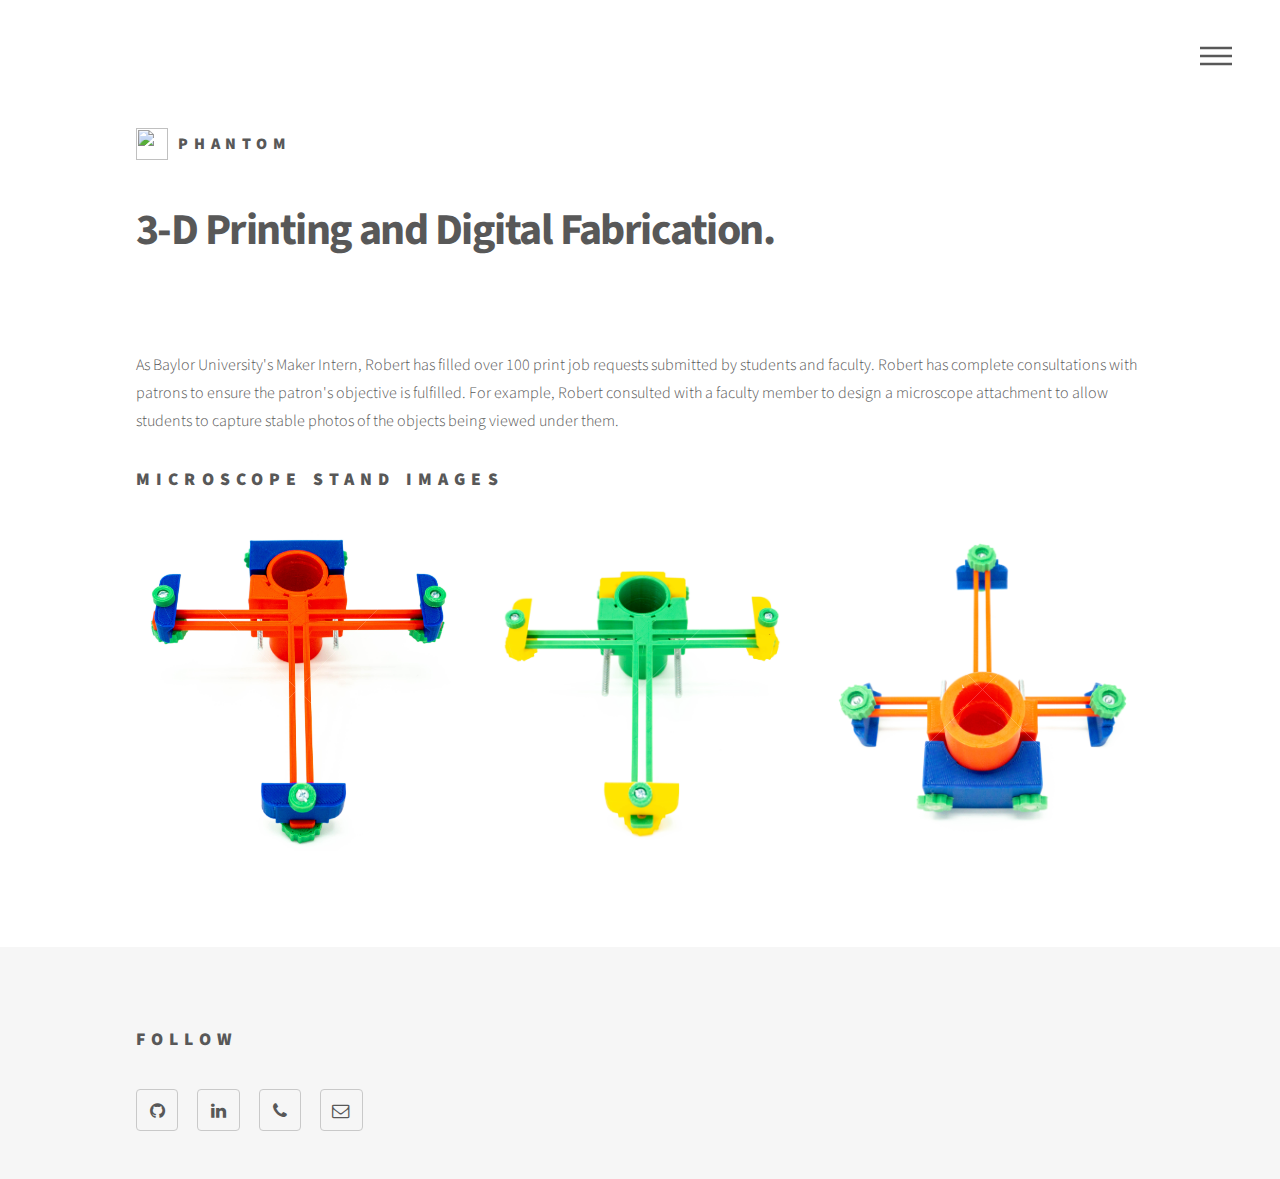
==== 3dprinting.html @ 9484e722 "Making basic pages" ====
<!DOCTYPE HTML>
<!--
	Phantom by HTML5 UP
	html5up.net | @ajlkn
	Free for personal and commercial use under the CCA 3.0 license (html5up.net/license)
-->
<html>
	<head>
		<title>3-D Printing</title>
		<meta charset="utf-8" />
		<meta name="viewport" content="width=device-width, initial-scale=1, user-scalable=no" />
		<link rel="stylesheet" href="assets/css/main.css" />
		<noscript><link rel="stylesheet" href="assets/css/noscript.css" /></noscript>
	</head>
	<body class="is-preload">
		<!-- Wrapper -->
			<div id="wrapper">

				<!-- Header -->
					<header id="header">
						<div class="inner">

							<!-- Logo -->
								<a href="index.html" class="logo">
									<span class="symbol"><img src="images/logo.svg" alt="" /></span><span class="title">Phantom</span>
								</a>

							<!-- Nav -->
								<nav>
									<ul>
										<li><a href="#menu">Menu</a></li>
									</ul>
								</nav>

						</div>
					</header>

				<!-- Menu -->
					<nav id="menu">
						<h2>Menu</h2>
						<ul>
						  <li><a href="index.html">Home</a></li>
						  <li><a href="3dprinting.html">3-D Printing</a></li>
						</ul>
					</nav>

				<!-- Main -->
					<div id="main">
						<div class="inner">
							<h1>3-D Printing and Digital Fabrication.</h1>
							<span class="image main"><img src="images/pic13.jpg" alt="" /></span>
							<p>As Baylor University's Maker Intern, Robert has filled over 100 print job requests submitted by students and faculty.
								Robert has complete consultations with patrons to ensure the patron's objective is fulfilled. For example, Robert consulted
								with a faculty member to design a microscope attachment to allow students to capture stable photos of the objects being viewed
								under them. </p>
								
								
						</div>

						<!-- Images of microscope stand -->
						<div class="inner">
							<h2>Microscope Stand Images</h2>
							<div class="tiles">
								<article>
									<span class="image">
										<img src="images/pic01.jpg" width="300" alt="" />
									</span>
								</article>
								<article>
									<span class="image">
										<img src="images/pic04.jpg" width="300" alt="" />
									</span>
								</article>
								<article>
									<span class="image">
										<img src="images/pic07.jpg" width="300" alt="" />
									</span>
								</article>
							</div>
						</div>
						
					</div>

				<!-- Footer -->
					<footer id="footer">
						<div class="inner">
							<section>
								<h2>Follow</h2>
								<ul class="icons">
									<li><a href="https://github.com/Acebadger1" class="icon style2 fa-github"><span class="label">GitHub</span></a></li>
									<li><a href="https://www.linkedin.com/in/robert-girdner-34188b12b/" class="icon style2 fa-linkedin"><span class="label">LinkedIn</span></a></li>
									<li><a href="#" class="icon style2 fa-phone"><span class="label">Phone</span></a></li>
									<li><a href="mailto:robert_girdner@baylor.edu" class="icon style2 fa-envelope-o"><span class="label">Email</span></a></li>
								</ul>
							</section>
						</div>
					</footer>

			</div>

		<!-- Scripts -->
			<script src="assets/js/jquery.min.js"></script>
			<script src="assets/js/browser.min.js"></script>
			<script src="assets/js/breakpoints.min.js"></script>
			<script src="assets/js/util.js"></script>
			<script src="assets/js/main.js"></script>

	</body>
</html>
---- assets/css/main.css ----
@import url(font-awesome.min.css);
@import url("https://fonts.googleapis.com/css?family=Source+Sans+Pro:300,700,900");

/*
	Phantom by HTML5 UP
	html5up.net | @ajlkn
	Free for personal and commercial use under the CCA 3.0 license (html5up.net/license)
*/

html, body, div, span, applet, object,
iframe, h1, h2, h3, h4, h5, h6, p, blockquote,
pre, a, abbr, acronym, address, big, cite,
code, del, dfn, em, img, ins, kbd, q, s, samp,
small, strike, strong, sub, sup, tt, var, b,
u, i, center, dl, dt, dd, ol, ul, li, fieldset,
form, label, legend, table, caption, tbody,
tfoot, thead, tr, th, td, article, aside,
canvas, details, embed, figure, figcaption,
footer, header, hgroup, menu, nav, output, ruby,
section, summary, time, mark, audio, video {
	margin: 0;
	padding: 0;
	border: 0;
	font-size: 100%;
	font: inherit;
	vertical-align: baseline;}

article, aside, details, figcaption, figure,
footer, header, hgroup, menu, nav, section {
	display: block;}

body {
	line-height: 1;
}

ol, ul {
	list-style: none;
}

blockquote, q {
	quotes: none;
}

	blockquote:before, blockquote:after, q:before, q:after {
		content: '';
		content: none;
	}

table {
	border-collapse: collapse;
	border-spacing: 0;
}

body {
	-webkit-text-size-adjust: none;
}

mark {
	background-color: transparent;
	color: inherit;
}

input::-moz-focus-inner {
	border: 0;
	padding: 0;
}

input, select, textarea {
	-moz-appearance: none;
	-webkit-appearance: none;
	-ms-appearance: none;
	appearance: none;
}

/* Basic */

	@-ms-viewport {
		width: device-width;
	}

	body {
		-ms-overflow-style: scrollbar;
	}

	@media screen and (max-width: 480px) {

		html, body {
			min-width: 320px;
		}

	}

	html {
		box-sizing: border-box;
	}

	*, *:before, *:after {
		box-sizing: inherit;
	}

	body {
		background: #ffffff;
	}

		body.is-preload *, body.is-preload *:before, body.is-preload *:after {
			-moz-animation: none !important;
			-webkit-animation: none !important;
			-ms-animation: none !important;
			animation: none !important;
			-moz-transition: none !important;
			-webkit-transition: none !important;
			-ms-transition: none !important;
			transition: none !important;
		}

/* Type */

	body, input, select, textarea {
		color: #585858;
		font-family: "Source Sans Pro", Helvetica, sans-serif;
		font-size: 16pt;
		font-weight: 300;
		line-height: 1.75;
	}

		@media screen and (max-width: 1680px) {

			body, input, select, textarea {
				font-size: 14pt;
			}

		}

		@media screen and (max-width: 1280px) {

			body, input, select, textarea {
				font-size: 12pt;
			}

		}

	a {
		-moz-transition: border-bottom-color 0.2s ease, color 0.2s ease;
		-webkit-transition: border-bottom-color 0.2s ease, color 0.2s ease;
		-ms-transition: border-bottom-color 0.2s ease, color 0.2s ease;
		transition: border-bottom-color 0.2s ease, color 0.2s ease;
		text-decoration: none;
		color: #585858;
		border-bottom: dotted 1px rgba(88, 88, 88, 0.5);
	}

		a:hover {
			border-bottom-color: transparent;
			color: #f2849e !important;
		}

	strong, b {
		font-weight: 900;
	}

	em, i {
		font-style: italic;
	}

	p {
		margin: 0 0 2em 0;
	}

	h1 {
		font-size: 2.75em;
		font-weight: 700;
		line-height: 1.3;
		margin: 0 0 1em 0;
		letter-spacing: -0.035em;
	}

		h1 a {
			color: inherit;
		}

		@media screen and (max-width: 736px) {

			h1 {
				font-size: 2em;
				margin: 0 0 1em 0;
			}

		}

		@media screen and (max-width: 360px) {

			h1 {
				font-size: 1.75em;
			}

		}

	h2, h3, h4, h5, h6 {
		font-weight: 900;
		line-height: 1.5;
		margin: 0 0 2em 0;
		text-transform: uppercase;
		letter-spacing: 0.35em;
	}

		h2 a, h3 a, h4 a, h5 a, h6 a {
			color: inherit;
		}

	h2 {
		font-size: 1.1em;
	}

	h3 {
		font-size: 1em;
	}

	h4 {
		font-size: 0.8em;
	}

	h5 {
		font-size: 0.8em;
	}

	h6 {
		font-size: 0.8em;
	}

	@media screen and (max-width: 980px) {

		h1 br, h2 br, h3 br, h4 br, h5 br, h6 br {
			display: none;
		}

	}

	@media screen and (max-width: 736px) {

		h2 {
			font-size: 1em;
		}

		h3 {
			font-size: 0.8em;
		}

	}

	sub {
		font-size: 0.8em;
		position: relative;
		top: 0.5em;
	}

	sup {
		font-size: 0.8em;
		position: relative;
		top: -0.5em;
	}

	blockquote {
		border-left: solid 4px #c9c9c9;
		font-style: italic;
		margin: 0 0 2em 0;
		padding: 0.5em 0 0.5em 2em;
	}

	code {
		background: rgba(144, 144, 144, 0.075);
		border-radius: 4px;
		border: solid 1px #c9c9c9;
		font-family: "Courier New", monospace;
		font-size: 0.9em;
		margin: 0 0.25em;
		padding: 0.25em 0.65em;
	}

	pre {
		-webkit-overflow-scrolling: touch;
		font-family: "Courier New", monospace;
		font-size: 0.9em;
		margin: 0 0 2em 0;
	}

		pre code {
			display: block;
			line-height: 1.75;
			padding: 1em 1.5em;
			overflow-x: auto;
		}

	hr {
		border: 0;
		border-bottom: solid 1px #c9c9c9;
		margin: 2em 0;
	}

		hr.major {
			margin: 3em 0;
		}

	.align-left {
		text-align: left;
	}

	.align-center {
		text-align: center;
	}

	.align-right {
		text-align: right;
	}

/* Row */

	.row {
		display: flex;
		flex-wrap: wrap;
		box-sizing: border-box;
		align-items: stretch;
	}

		.row > * {
			box-sizing: border-box;
		}

		.row.gtr-uniform > * > :last-child {
			margin-bottom: 0;
		}

		.row.aln-left {
			justify-content: flex-start;
		}

		.row.aln-center {
			justify-content: center;
		}

		.row.aln-right {
			justify-content: flex-end;
		}

		.row.aln-top {
			align-items: flex-start;
		}

		.row.aln-middle {
			align-items: center;
		}

		.row.aln-bottom {
			align-items: flex-end;
		}

		.row > .imp {
			order: -1;
		}

		.row > .col-1 {
			width: 8.3333333333%;
		}

		.row > .off-1 {
			margin-left: 8.3333333333%;
		}

		.row > .col-2 {
			width: 16.6666666667%;
		}

		.row > .off-2 {
			margin-left: 16.6666666667%;
		}

		.row > .col-3 {
			width: 25%;
		}

		.row > .off-3 {
			margin-left: 25%;
		}

		.row > .col-4 {
			width: 33.3333333333%;
		}

		.row > .off-4 {
			margin-left: 33.3333333333%;
		}

		.row > .col-5 {
			width: 41.6666666667%;
		}

		.row > .off-5 {
			margin-left: 41.6666666667%;
		}

		.row > .col-6 {
			width: 50%;
		}

		.row > .off-6 {
			margin-left: 50%;
		}

		.row > .col-7 {
			width: 58.3333333333%;
		}

		.row > .off-7 {
			margin-left: 58.3333333333%;
		}

		.row > .col-8 {
			width: 66.6666666667%;
		}

		.row > .off-8 {
			margin-left: 66.6666666667%;
		}

		.row > .col-9 {
			width: 75%;
		}

		.row > .off-9 {
			margin-left: 75%;
		}

		.row > .col-10 {
			width: 83.3333333333%;
		}

		.row > .off-10 {
			margin-left: 83.3333333333%;
		}

		.row > .col-11 {
			width: 91.6666666667%;
		}

		.row > .off-11 {
			margin-left: 91.6666666667%;
		}

		.row > .col-12 {
			width: 100%;
		}

		.row > .off-12 {
			margin-left: 100%;
		}

		.row.gtr-0 {
			margin-top: 0;
			margin-left: 0em;
		}

			.row.gtr-0 > * {
				padding: 0 0 0 0em;
			}

			.row.gtr-0.gtr-uniform {
				margin-top: 0em;
			}

				.row.gtr-0.gtr-uniform > * {
					padding-top: 0em;
				}

		.row.gtr-25 {
			margin-top: 0;
			margin-left: -0.5em;
		}

			.row.gtr-25 > * {
				padding: 0 0 0 0.5em;
			}

			.row.gtr-25.gtr-uniform {
				margin-top: -0.5em;
			}

				.row.gtr-25.gtr-uniform > * {
					padding-top: 0.5em;
				}

		.row.gtr-50 {
			margin-top: 0;
			margin-left: -1em;
		}

			.row.gtr-50 > * {
				padding: 0 0 0 1em;
			}

			.row.gtr-50.gtr-uniform {
				margin-top: -1em;
			}

				.row.gtr-50.gtr-uniform > * {
					padding-top: 1em;
				}

		.row {
			margin-top: 0;
			margin-left: -2em;
		}

			.row > * {
				padding: 0 0 0 2em;
			}

			.row.gtr-uniform {
				margin-top: -2em;
			}

				.row.gtr-uniform > * {
					padding-top: 2em;
				}

		.row.gtr-150 {
			margin-top: 0;
			margin-left: -3em;
		}

			.row.gtr-150 > * {
				padding: 0 0 0 3em;
			}

			.row.gtr-150.gtr-uniform {
				margin-top: -3em;
			}

				.row.gtr-150.gtr-uniform > * {
					padding-top: 3em;
				}

		.row.gtr-200 {
			margin-top: 0;
			margin-left: -4em;
		}

			.row.gtr-200 > * {
				padding: 0 0 0 4em;
			}

			.row.gtr-200.gtr-uniform {
				margin-top: -4em;
			}

				.row.gtr-200.gtr-uniform > * {
					padding-top: 4em;
				}

		@media screen and (max-width: 1680px) {

			.row {
				display: flex;
				flex-wrap: wrap;
				box-sizing: border-box;
				align-items: stretch;
			}

				.row > * {
					box-sizing: border-box;
				}

				.row.gtr-uniform > * > :last-child {
					margin-bottom: 0;
				}

				.row.aln-left {
					justify-content: flex-start;
				}

				.row.aln-center {
					justify-content: center;
				}

				.row.aln-right {
					justify-content: flex-end;
				}

				.row.aln-top {
					align-items: flex-start;
				}

				.row.aln-middle {
					align-items: center;
				}

				.row.aln-bottom {
					align-items: flex-end;
				}

				.row > .imp-xlarge {
					order: -1;
				}

				.row > .col-1-xlarge {
					width: 8.3333333333%;
				}

				.row > .off-1-xlarge {
					margin-left: 8.3333333333%;
				}

				.row > .col-2-xlarge {
					width: 16.6666666667%;
				}

				.row > .off-2-xlarge {
					margin-left: 16.6666666667%;
				}

				.row > .col-3-xlarge {
					width: 25%;
				}

				.row > .off-3-xlarge {
					margin-left: 25%;
				}

				.row > .col-4-xlarge {
					width: 33.3333333333%;
				}

				.row > .off-4-xlarge {
					margin-left: 33.3333333333%;
				}

				.row > .col-5-xlarge {
					width: 41.6666666667%;
				}

				.row > .off-5-xlarge {
					margin-left: 41.6666666667%;
				}

				.row > .col-6-xlarge {
					width: 50%;
				}

				.row > .off-6-xlarge {
					margin-left: 50%;
				}

				.row > .col-7-xlarge {
					width: 58.3333333333%;
				}

				.row > .off-7-xlarge {
					margin-left: 58.3333333333%;
				}

				.row > .col-8-xlarge {
					width: 66.6666666667%;
				}

				.row > .off-8-xlarge {
					margin-left: 66.6666666667%;
				}

				.row > .col-9-xlarge {
					width: 75%;
				}

				.row > .off-9-xlarge {
					margin-left: 75%;
				}

				.row > .col-10-xlarge {
					width: 83.3333333333%;
				}

				.row > .off-10-xlarge {
					margin-left: 83.3333333333%;
				}

				.row > .col-11-xlarge {
					width: 91.6666666667%;
				}

				.row > .off-11-xlarge {
					margin-left: 91.6666666667%;
				}

				.row > .col-12-xlarge {
					width: 100%;
				}

				.row > .off-12-xlarge {
					margin-left: 100%;
				}

				.row.gtr-0 {
					margin-top: 0;
					margin-left: 0em;
				}

					.row.gtr-0 > * {
						padding: 0 0 0 0em;
					}

					.row.gtr-0.gtr-uniform {
						margin-top: 0em;
					}

						.row.gtr-0.gtr-uniform > * {
							padding-top: 0em;
						}

				.row.gtr-25 {
					margin-top: 0;
					margin-left: -0.5em;
				}

					.row.gtr-25 > * {
						padding: 0 0 0 0.5em;
					}

					.row.gtr-25.gtr-uniform {
						margin-top: -0.5em;
					}

						.row.gtr-25.gtr-uniform > * {
							padding-top: 0.5em;
						}

				.row.gtr-50 {
					margin-top: 0;
					margin-left: -1em;
				}

					.row.gtr-50 > * {
						padding: 0 0 0 1em;
					}

					.row.gtr-50.gtr-uniform {
						margin-top: -1em;
					}

						.row.gtr-50.gtr-uniform > * {
							padding-top: 1em;
						}

				.row {
					margin-top: 0;
					margin-left: -2em;
				}

					.row > * {
						padding: 0 0 0 2em;
					}

					.row.gtr-uniform {
						margin-top: -2em;
					}

						.row.gtr-uniform > * {
							padding-top: 2em;
						}

				.row.gtr-150 {
					margin-top: 0;
					margin-left: -3em;
				}

					.row.gtr-150 > * {
						padding: 0 0 0 3em;
					}

					.row.gtr-150.gtr-uniform {
						margin-top: -3em;
					}

						.row.gtr-150.gtr-uniform > * {
							padding-top: 3em;
						}

				.row.gtr-200 {
					margin-top: 0;
					margin-left: -4em;
				}

					.row.gtr-200 > * {
						padding: 0 0 0 4em;
					}

					.row.gtr-200.gtr-uniform {
						margin-top: -4em;
					}

						.row.gtr-200.gtr-uniform > * {
							padding-top: 4em;
						}

		}

		@media screen and (max-width: 1280px) {

			.row {
				display: flex;
				flex-wrap: wrap;
				box-sizing: border-box;
				align-items: stretch;
			}

				.row > * {
					box-sizing: border-box;
				}

				.row.gtr-uniform > * > :last-child {
					margin-bottom: 0;
				}

				.row.aln-left {
					justify-content: flex-start;
				}

				.row.aln-center {
					justify-content: center;
				}

				.row.aln-right {
					justify-content: flex-end;
				}

				.row.aln-top {
					align-items: flex-start;
				}

				.row.aln-middle {
					align-items: center;
				}

				.row.aln-bottom {
					align-items: flex-end;
				}

				.row > .imp-large {
					order: -1;
				}

				.row > .col-1-large {
					width: 8.3333333333%;
				}

				.row > .off-1-large {
					margin-left: 8.3333333333%;
				}

				.row > .col-2-large {
					width: 16.6666666667%;
				}

				.row > .off-2-large {
					margin-left: 16.6666666667%;
				}

				.row > .col-3-large {
					width: 25%;
				}

				.row > .off-3-large {
					margin-left: 25%;
				}

				.row > .col-4-large {
					width: 33.3333333333%;
				}

				.row > .off-4-large {
					margin-left: 33.3333333333%;
				}

				.row > .col-5-large {
					width: 41.6666666667%;
				}

				.row > .off-5-large {
					margin-left: 41.6666666667%;
				}

				.row > .col-6-large {
					width: 50%;
				}

				.row > .off-6-large {
					margin-left: 50%;
				}

				.row > .col-7-large {
					width: 58.3333333333%;
				}

				.row > .off-7-large {
					margin-left: 58.3333333333%;
				}

				.row > .col-8-large {
					width: 66.6666666667%;
				}

				.row > .off-8-large {
					margin-left: 66.6666666667%;
				}

				.row > .col-9-large {
					width: 75%;
				}

				.row > .off-9-large {
					margin-left: 75%;
				}

				.row > .col-10-large {
					width: 83.3333333333%;
				}

				.row > .off-10-large {
					margin-left: 83.3333333333%;
				}

				.row > .col-11-large {
					width: 91.6666666667%;
				}

				.row > .off-11-large {
					margin-left: 91.6666666667%;
				}

				.row > .col-12-large {
					width: 100%;
				}

				.row > .off-12-large {
					margin-left: 100%;
				}

				.row.gtr-0 {
					margin-top: 0;
					margin-left: 0em;
				}

					.row.gtr-0 > * {
						padding: 0 0 0 0em;
					}

					.row.gtr-0.gtr-uniform {
						margin-top: 0em;
					}

						.row.gtr-0.gtr-uniform > * {
							padding-top: 0em;
						}

				.row.gtr-25 {
					margin-top: 0;
					margin-left: -0.5em;
				}

					.row.gtr-25 > * {
						padding: 0 0 0 0.5em;
					}

					.row.gtr-25.gtr-uniform {
						margin-top: -0.5em;
					}

						.row.gtr-25.gtr-uniform > * {
							padding-top: 0.5em;
						}

				.row.gtr-50 {
					margin-top: 0;
					margin-left: -1em;
				}

					.row.gtr-50 > * {
						padding: 0 0 0 1em;
					}

					.row.gtr-50.gtr-uniform {
						margin-top: -1em;
					}

						.row.gtr-50.gtr-uniform > * {
							padding-top: 1em;
						}

				.row {
					margin-top: 0;
					margin-left: -2em;
				}

					.row > * {
						padding: 0 0 0 2em;
					}

					.row.gtr-uniform {
						margin-top: -2em;
					}

						.row.gtr-uniform > * {
							padding-top: 2em;
						}

				.row.gtr-150 {
					margin-top: 0;
					margin-left: -3em;
				}

					.row.gtr-150 > * {
						padding: 0 0 0 3em;
					}

					.row.gtr-150.gtr-uniform {
						margin-top: -3em;
					}

						.row.gtr-150.gtr-uniform > * {
							padding-top: 3em;
						}

				.row.gtr-200 {
					margin-top: 0;
					margin-left: -4em;
				}

					.row.gtr-200 > * {
						padding: 0 0 0 4em;
					}

					.row.gtr-200.gtr-uniform {
						margin-top: -4em;
					}

						.row.gtr-200.gtr-uniform > * {
							padding-top: 4em;
						}

		}

		@media screen and (max-width: 980px) {

			.row {
				display: flex;
				flex-wrap: wrap;
				box-sizing: border-box;
				align-items: stretch;
			}

				.row > * {
					box-sizing: border-box;
				}

				.row.gtr-uniform > * > :last-child {
					margin-bottom: 0;
				}

				.row.aln-left {
					justify-content: flex-start;
				}

				.row.aln-center {
					justify-content: center;
				}

				.row.aln-right {
					justify-content: flex-end;
				}

				.row.aln-top {
					align-items: flex-start;
				}

				.row.aln-middle {
					align-items: center;
				}

				.row.aln-bottom {
					align-items: flex-end;
				}

				.row > .imp-medium {
					order: -1;
				}

				.row > .col-1-medium {
					width: 8.3333333333%;
				}

				.row > .off-1-medium {
					margin-left: 8.3333333333%;
				}

				.row > .col-2-medium {
					width: 16.6666666667%;
				}

				.row > .off-2-medium {
					margin-left: 16.6666666667%;
				}

				.row > .col-3-medium {
					width: 25%;
				}

				.row > .off-3-medium {
					margin-left: 25%;
				}

				.row > .col-4-medium {
					width: 33.3333333333%;
				}

				.row > .off-4-medium {
					margin-left: 33.3333333333%;
				}

				.row > .col-5-medium {
					width: 41.6666666667%;
				}

				.row > .off-5-medium {
					margin-left: 41.6666666667%;
				}

				.row > .col-6-medium {
					width: 50%;
				}

				.row > .off-6-medium {
					margin-left: 50%;
				}

				.row > .col-7-medium {
					width: 58.3333333333%;
				}

				.row > .off-7-medium {
					margin-left: 58.3333333333%;
				}

				.row > .col-8-medium {
					width: 66.6666666667%;
				}

				.row > .off-8-medium {
					margin-left: 66.6666666667%;
				}

				.row > .col-9-medium {
					width: 75%;
				}

				.row > .off-9-medium {
					margin-left: 75%;
				}

				.row > .col-10-medium {
					width: 83.3333333333%;
				}

				.row > .off-10-medium {
					margin-left: 83.3333333333%;
				}

				.row > .col-11-medium {
					width: 91.6666666667%;
				}

				.row > .off-11-medium {
					margin-left: 91.6666666667%;
				}

				.row > .col-12-medium {
					width: 100%;
				}

				.row > .off-12-medium {
					margin-left: 100%;
				}

				.row.gtr-0 {
					margin-top: 0;
					margin-left: 0em;
				}

					.row.gtr-0 > * {
						padding: 0 0 0 0em;
					}

					.row.gtr-0.gtr-uniform {
						margin-top: 0em;
					}

						.row.gtr-0.gtr-uniform > * {
							padding-top: 0em;
						}

				.row.gtr-25 {
					margin-top: 0;
					margin-left: -0.375em;
				}

					.row.gtr-25 > * {
						padding: 0 0 0 0.375em;
					}

					.row.gtr-25.gtr-uniform {
						margin-top: -0.375em;
					}

						.row.gtr-25.gtr-uniform > * {
							padding-top: 0.375em;
						}

				.row.gtr-50 {
					margin-top: 0;
					margin-left: -0.75em;
				}

					.row.gtr-50 > * {
						padding: 0 0 0 0.75em;
					}

					.row.gtr-50.gtr-uniform {
						margin-top: -0.75em;
					}

						.row.gtr-50.gtr-uniform > * {
							padding-top: 0.75em;
						}

				.row {
					margin-top: 0;
					margin-left: -1.5em;
				}

					.row > * {
						padding: 0 0 0 1.5em;
					}

					.row.gtr-uniform {
						margin-top: -1.5em;
					}

						.row.gtr-uniform > * {
							padding-top: 1.5em;
						}

				.row.gtr-150 {
					margin-top: 0;
					margin-left: -2.25em;
				}

					.row.gtr-150 > * {
						padding: 0 0 0 2.25em;
					}

					.row.gtr-150.gtr-uniform {
						margin-top: -2.25em;
					}

						.row.gtr-150.gtr-uniform > * {
							padding-top: 2.25em;
						}

				.row.gtr-200 {
					margin-top: 0;
					margin-left: -3em;
				}

					.row.gtr-200 > * {
						padding: 0 0 0 3em;
					}

					.row.gtr-200.gtr-uniform {
						margin-top: -3em;
					}

						.row.gtr-200.gtr-uniform > * {
							padding-top: 3em;
						}

		}

		@media screen and (max-width: 736px) {

			.row {
				display: flex;
				flex-wrap: wrap;
				box-sizing: border-box;
				align-items: stretch;
			}

				.row > * {
					box-sizing: border-box;
				}

				.row.gtr-uniform > * > :last-child {
					margin-bottom: 0;
				}

				.row.aln-left {
					justify-content: flex-start;
				}

				.row.aln-center {
					justify-content: center;
				}

				.row.aln-right {
					justify-content: flex-end;
				}

				.row.aln-top {
					align-items: flex-start;
				}

				.row.aln-middle {
					align-items: center;
				}

				.row.aln-bottom {
					align-items: flex-end;
				}

				.row > .imp-small {
					order: -1;
				}

				.row > .col-1-small {
					width: 8.3333333333%;
				}

				.row > .off-1-small {
					margin-left: 8.3333333333%;
				}

				.row > .col-2-small {
					width: 16.6666666667%;
				}

				.row > .off-2-small {
					margin-left: 16.6666666667%;
				}

				.row > .col-3-small {
					width: 25%;
				}

				.row > .off-3-small {
					margin-left: 25%;
				}

				.row > .col-4-small {
					width: 33.3333333333%;
				}

				.row > .off-4-small {
					margin-left: 33.3333333333%;
				}

				.row > .col-5-small {
					width: 41.6666666667%;
				}

				.row > .off-5-small {
					margin-left: 41.6666666667%;
				}

				.row > .col-6-small {
					width: 50%;
				}

				.row > .off-6-small {
					margin-left: 50%;
				}

				.row > .col-7-small {
					width: 58.3333333333%;
				}

				.row > .off-7-small {
					margin-left: 58.3333333333%;
				}

				.row > .col-8-small {
					width: 66.6666666667%;
				}

				.row > .off-8-small {
					margin-left: 66.6666666667%;
				}

				.row > .col-9-small {
					width: 75%;
				}

				.row > .off-9-small {
					margin-left: 75%;
				}

				.row > .col-10-small {
					width: 83.3333333333%;
				}

				.row > .off-10-small {
					margin-left: 83.3333333333%;
				}

				.row > .col-11-small {
					width: 91.6666666667%;
				}

				.row > .off-11-small {
					margin-left: 91.6666666667%;
				}

				.row > .col-12-small {
					width: 100%;
				}

				.row > .off-12-small {
					margin-left: 100%;
				}

				.row.gtr-0 {
					margin-top: 0;
					margin-left: 0em;
				}

					.row.gtr-0 > * {
						padding: 0 0 0 0em;
					}

					.row.gtr-0.gtr-uniform {
						margin-top: 0em;
					}

						.row.gtr-0.gtr-uniform > * {
							padding-top: 0em;
						}

				.row.gtr-25 {
					margin-top: 0;
					margin-left: -0.25em;
				}

					.row.gtr-25 > * {
						padding: 0 0 0 0.25em;
					}

					.row.gtr-25.gtr-uniform {
						margin-top: -0.25em;
					}

						.row.gtr-25.gtr-uniform > * {
							padding-top: 0.25em;
						}

				.row.gtr-50 {
					margin-top: 0;
					margin-left: -0.5em;
				}

					.row.gtr-50 > * {
						padding: 0 0 0 0.5em;
					}

					.row.gtr-50.gtr-uniform {
						margin-top: -0.5em;
					}

						.row.gtr-50.gtr-uniform > * {
							padding-top: 0.5em;
						}

				.row {
					margin-top: 0;
					margin-left: -1em;
				}

					.row > * {
						padding: 0 0 0 1em;
					}

					.row.gtr-uniform {
						margin-top: -1em;
					}

						.row.gtr-uniform > * {
							padding-top: 1em;
						}

				.row.gtr-150 {
					margin-top: 0;
					margin-left: -1.5em;
				}

					.row.gtr-150 > * {
						padding: 0 0 0 1.5em;
					}

					.row.gtr-150.gtr-uniform {
						margin-top: -1.5em;
					}

						.row.gtr-150.gtr-uniform > * {
							padding-top: 1.5em;
						}

				.row.gtr-200 {
					margin-top: 0;
					margin-left: -2em;
				}

					.row.gtr-200 > * {
						padding: 0 0 0 2em;
					}

					.row.gtr-200.gtr-uniform {
						margin-top: -2em;
					}

						.row.gtr-200.gtr-uniform > * {
							padding-top: 2em;
						}

		}

		@media screen and (max-width: 480px) {

			.row {
				display: flex;
				flex-wrap: wrap;
				box-sizing: border-box;
				align-items: stretch;
			}

				.row > * {
					box-sizing: border-box;
				}

				.row.gtr-uniform > * > :last-child {
					margin-bottom: 0;
				}

				.row.aln-left {
					justify-content: flex-start;
				}

				.row.aln-center {
					justify-content: center;
				}

				.row.aln-right {
					justify-content: flex-end;
				}

				.row.aln-top {
					align-items: flex-start;
				}

				.row.aln-middle {
					align-items: center;
				}

				.row.aln-bottom {
					align-items: flex-end;
				}

				.row > .imp-xsmall {
					order: -1;
				}

				.row > .col-1-xsmall {
					width: 8.3333333333%;
				}

				.row > .off-1-xsmall {
					margin-left: 8.3333333333%;
				}

				.row > .col-2-xsmall {
					width: 16.6666666667%;
				}

				.row > .off-2-xsmall {
					margin-left: 16.6666666667%;
				}

				.row > .col-3-xsmall {
					width: 25%;
				}

				.row > .off-3-xsmall {
					margin-left: 25%;
				}

				.row > .col-4-xsmall {
					width: 33.3333333333%;
				}

				.row > .off-4-xsmall {
					margin-left: 33.3333333333%;
				}

				.row > .col-5-xsmall {
					width: 41.6666666667%;
				}

				.row > .off-5-xsmall {
					margin-left: 41.6666666667%;
				}

				.row > .col-6-xsmall {
					width: 50%;
				}

				.row > .off-6-xsmall {
					margin-left: 50%;
				}

				.row > .col-7-xsmall {
					width: 58.3333333333%;
				}

				.row > .off-7-xsmall {
					margin-left: 58.3333333333%;
				}

				.row > .col-8-xsmall {
					width: 66.6666666667%;
				}

				.row > .off-8-xsmall {
					margin-left: 66.6666666667%;
				}

				.row > .col-9-xsmall {
					width: 75%;
				}

				.row > .off-9-xsmall {
					margin-left: 75%;
				}

				.row > .col-10-xsmall {
					width: 83.3333333333%;
				}

				.row > .off-10-xsmall {
					margin-left: 83.3333333333%;
				}

				.row > .col-11-xsmall {
					width: 91.6666666667%;
				}

				.row > .off-11-xsmall {
					margin-left: 91.6666666667%;
				}

				.row > .col-12-xsmall {
					width: 100%;
				}

				.row > .off-12-xsmall {
					margin-left: 100%;
				}

				.row.gtr-0 {
					margin-top: 0;
					margin-left: 0em;
				}

					.row.gtr-0 > * {
						padding: 0 0 0 0em;
					}

					.row.gtr-0.gtr-uniform {
						margin-top: 0em;
					}

						.row.gtr-0.gtr-uniform > * {
							padding-top: 0em;
						}

				.row.gtr-25 {
					margin-top: 0;
					margin-left: -0.25em;
				}

					.row.gtr-25 > * {
						padding: 0 0 0 0.25em;
					}

					.row.gtr-25.gtr-uniform {
						margin-top: -0.25em;
					}

						.row.gtr-25.gtr-uniform > * {
							padding-top: 0.25em;
						}

				.row.gtr-50 {
					margin-top: 0;
					margin-left: -0.5em;
				}

					.row.gtr-50 > * {
						padding: 0 0 0 0.5em;
					}

					.row.gtr-50.gtr-uniform {
						margin-top: -0.5em;
					}

						.row.gtr-50.gtr-uniform > * {
							padding-top: 0.5em;
						}

				.row {
					margin-top: 0;
					margin-left: -1em;
				}

					.row > * {
						padding: 0 0 0 1em;
					}

					.row.gtr-uniform {
						margin-top: -1em;
					}

						.row.gtr-uniform > * {
							padding-top: 1em;
						}

				.row.gtr-150 {
					margin-top: 0;
					margin-left: -1.5em;
				}

					.row.gtr-150 > * {
						padding: 0 0 0 1.5em;
					}

					.row.gtr-150.gtr-uniform {
						margin-top: -1.5em;
					}

						.row.gtr-150.gtr-uniform > * {
							padding-top: 1.5em;
						}

				.row.gtr-200 {
					margin-top: 0;
					margin-left: -2em;
				}

					.row.gtr-200 > * {
						padding: 0 0 0 2em;
					}

					.row.gtr-200.gtr-uniform {
						margin-top: -2em;
					}

						.row.gtr-200.gtr-uniform > * {
							padding-top: 2em;
						}

		}

/* Section/Article */

	section.special, article.special {
		text-align: center;
	}

	header p {
		margin-top: -1em;
	}

	@media screen and (max-width: 736px) {

		header p {
			margin-top: 0;
		}

	}

/* Icon */

	.icon {
		text-decoration: none;
		border-bottom: none;
		position: relative;
	}

		.icon:before {
			-moz-osx-font-smoothing: grayscale;
			-webkit-font-smoothing: antialiased;
			font-family: FontAwesome;
			font-style: normal;
			font-weight: normal;
			text-transform: none !important;
		}

		.icon > .label {
			display: none;
		}

		.icon.style2 {
			-moz-transition: background-color 0.2s ease-in-out, color 0.2s ease-in-out, border-color 0.2s ease-in-out;
			-webkit-transition: background-color 0.2s ease-in-out, color 0.2s ease-in-out, border-color 0.2s ease-in-out;
			-ms-transition: background-color 0.2s ease-in-out, color 0.2s ease-in-out, border-color 0.2s ease-in-out;
			transition: background-color 0.2s ease-in-out, color 0.2s ease-in-out, border-color 0.2s ease-in-out;
			background-color: transparent;
			border: solid 1px #c9c9c9;
			border-radius: 4px;
			width: 2.65em;
			height: 2.65em;
			display: inline-block;
			text-align: center;
			line-height: 2.65em;
			color: inherit;
		}

			.icon.style2:before {
				font-size: 1.1em;
			}

			.icon.style2:hover {
				color: #f2849e;
				border-color: #f2849e;
			}

			.icon.style2:active {
				background-color: rgba(242, 132, 158, 0.1);
			}

/* List */

	ol {
		list-style: decimal;
		margin: 0 0 2em 0;
		padding-left: 1.25em;
	}

		ol li {
			padding-left: 0.25em;
		}

	ul {
		list-style: disc;
		margin: 0 0 2em 0;
		padding-left: 1em;
	}

		ul li {
			padding-left: 0.5em;
		}

		ul.alt {
			list-style: none;
			padding-left: 0;
		}

			ul.alt li {
				border-top: solid 1px #c9c9c9;
				padding: 0.5em 0;
			}

				ul.alt li:first-child {
					border-top: 0;
					padding-top: 0;
				}

	dl {
		margin: 0 0 2em 0;
	}

		dl dt {
			display: block;
			font-weight: 900;
			margin: 0 0 1em 0;
		}

		dl dd {
			margin-left: 2em;
		}

/* Actions */

	ul.actions {
		display: -moz-flex;
		display: -webkit-flex;
		display: -ms-flex;
		display: flex;
		cursor: default;
		list-style: none;
		margin-left: -1em;
		padding-left: 0;
	}

		ul.actions li {
			padding: 0 0 0 1em;
			vertical-align: middle;
		}

		ul.actions.special {
			-moz-justify-content: center;
			-webkit-justify-content: center;
			-ms-justify-content: center;
			justify-content: center;
			width: 100%;
			margin-left: 0;
		}

			ul.actions.special li:first-child {
				padding-left: 0;
			}

		ul.actions.stacked {
			-moz-flex-direction: column;
			-webkit-flex-direction: column;
			-ms-flex-direction: column;
			flex-direction: column;
			margin-left: 0;
		}

			ul.actions.stacked li {
				padding: 1.3em 0 0 0;
			}

				ul.actions.stacked li:first-child {
					padding-top: 0;
				}

		ul.actions.fit {
			width: calc(100% + 1em);
		}

			ul.actions.fit li {
				-moz-flex-grow: 1;
				-webkit-flex-grow: 1;
				-ms-flex-grow: 1;
				flex-grow: 1;
				-moz-flex-shrink: 1;
				-webkit-flex-shrink: 1;
				-ms-flex-shrink: 1;
				flex-shrink: 1;
				width: 100%;
			}

				ul.actions.fit li > * {
					width: 100%;
				}

			ul.actions.fit.stacked {
				width: 100%;
			}

		@media screen and (max-width: 480px) {

			ul.actions:not(.fixed) {
				-moz-flex-direction: column;
				-webkit-flex-direction: column;
				-ms-flex-direction: column;
				flex-direction: column;
				margin-left: 0;
				width: 100% !important;
			}

				ul.actions:not(.fixed) li {
					-moz-flex-grow: 1;
					-webkit-flex-grow: 1;
					-ms-flex-grow: 1;
					flex-grow: 1;
					-moz-flex-shrink: 1;
					-webkit-flex-shrink: 1;
					-ms-flex-shrink: 1;
					flex-shrink: 1;
					padding: 1em 0 0 0;
					text-align: center;
					width: 100%;
				}

					ul.actions:not(.fixed) li > * {
						width: 100%;
					}

					ul.actions:not(.fixed) li:first-child {
						padding-top: 0;
					}

					ul.actions:not(.fixed) li input[type="submit"],
					ul.actions:not(.fixed) li input[type="reset"],
					ul.actions:not(.fixed) li input[type="button"],
					ul.actions:not(.fixed) li button,
					ul.actions:not(.fixed) li .button {
						width: 100%;
					}

						ul.actions:not(.fixed) li input[type="submit"].icon:before,
						ul.actions:not(.fixed) li input[type="reset"].icon:before,
						ul.actions:not(.fixed) li input[type="button"].icon:before,
						ul.actions:not(.fixed) li button.icon:before,
						ul.actions:not(.fixed) li .button.icon:before {
							margin-left: -0.5rem;
						}

		}

/* Icons */

	ul.icons {
		cursor: default;
		list-style: none;
		padding-left: 0;
		margin: -1em 0 2em -1em;
	}

		ul.icons li {
			display: inline-block;
			padding: 1em 0 0 1em;
		}

/* Form */

	form {
		margin: 0 0 2em 0;
		overflow-x: hidden;
	}

		form > :last-child {
			margin-bottom: 0;
		}

		form > .fields {
			display: -moz-flex;
			display: -webkit-flex;
			display: -ms-flex;
			display: flex;
			-moz-flex-wrap: wrap;
			-webkit-flex-wrap: wrap;
			-ms-flex-wrap: wrap;
			flex-wrap: wrap;
			width: calc(100% + 3em);
			margin: -1.5em 0 2em -1.5em;
		}

			form > .fields > .field {
				-moz-flex-grow: 0;
				-webkit-flex-grow: 0;
				-ms-flex-grow: 0;
				flex-grow: 0;
				-moz-flex-shrink: 0;
				-webkit-flex-shrink: 0;
				-ms-flex-shrink: 0;
				flex-shrink: 0;
				padding: 1.5em 0 0 1.5em;
				width: calc(100% - 1.5em);
			}

				form > .fields > .field.half {
					width: calc(50% - 0.75em);
				}

				form > .fields > .field.third {
					width: calc(100%/3 - 0.5em);
				}

				form > .fields > .field.quarter {
					width: calc(25% - 0.375em);
				}

		@media screen and (max-width: 480px) {

			form > .fields {
				width: calc(100% + 3em);
				margin: -1.5em 0 2em -1.5em;
			}

				form > .fields > .field {
					padding: 1.5em 0 0 1.5em;
					width: calc(100% - 1.5em);
				}

					form > .fields > .field.half {
						width: calc(100% - 1.5em);
					}

					form > .fields > .field.third {
						width: calc(100% - 1.5em);
					}

					form > .fields > .field.quarter {
						width: calc(100% - 1.5em);
					}

		}

	label {
		display: block;
		font-size: 0.9em;
		font-weight: 900;
		margin: 0 0 1em 0;
	}

	input[type="text"],
	input[type="password"],
	input[type="email"],
	input[type="tel"],
	select,
	textarea {
		-moz-appearance: none;
		-webkit-appearance: none;
		-ms-appearance: none;
		appearance: none;
		background-color: transparent;
		border: none;
		border-radius: 0;
		border-bottom: solid 1px #c9c9c9;
		color: inherit;
		display: block;
		outline: 0;
		padding: 0;
		text-decoration: none;
		width: 100%;
	}

		input[type="text"]:invalid,
		input[type="password"]:invalid,
		input[type="email"]:invalid,
		input[type="tel"]:invalid,
		select:invalid,
		textarea:invalid {
			box-shadow: none;
		}

		input[type="text"]:focus,
		input[type="password"]:focus,
		input[type="email"]:focus,
		input[type="tel"]:focus,
		select:focus,
		textarea:focus {
			border-bottom-color: #f2849e;
			box-shadow: inset 0 -1px 0 0 #f2849e;
		}

	select {
		background-image: url("data:image/svg+xml;charset=utf8,%3Csvg xmlns='http://www.w3.org/2000/svg' width='40' height='40' preserveAspectRatio='none' viewBox='0 0 40 40'%3E%3Cpath d='M9.4,12.3l10.4,10.4l10.4-10.4c0.2-0.2,0.5-0.4,0.9-0.4c0.3,0,0.6,0.1,0.9,0.4l3.3,3.3c0.2,0.2,0.4,0.5,0.4,0.9 c0,0.4-0.1,0.6-0.4,0.9L20.7,31.9c-0.2,0.2-0.5,0.4-0.9,0.4c-0.3,0-0.6-0.1-0.9-0.4L4.3,17.3c-0.2-0.2-0.4-0.5-0.4-0.9 c0-0.4,0.1-0.6,0.4-0.9l3.3-3.3c0.2-0.2,0.5-0.4,0.9-0.4S9.1,12.1,9.4,12.3z' fill='%23c9c9c9' /%3E%3C/svg%3E");
		background-size: 1.25rem;
		background-repeat: no-repeat;
		background-position: calc(100% - 1rem) center;
		height: 3em;
		padding-right: 3em;
		text-overflow: ellipsis;
	}

		select option {
			background: #ffffff;
		}

		select:focus::-ms-value {
			background-color: transparent;
		}

		select::-ms-expand {
			display: none;
		}

	input[type="text"],
	input[type="password"],
	input[type="email"],
	select {
		height: 3em;
	}

	textarea {
		padding: 0;
		min-height: 3.75em;
	}

	input[type="checkbox"],
	input[type="radio"] {
		-moz-appearance: none;
		-webkit-appearance: none;
		-ms-appearance: none;
		appearance: none;
		display: block;
		float: left;
		margin-right: -2em;
		opacity: 0;
		width: 1em;
		z-index: -1;
	}

		input[type="checkbox"] + label,
		input[type="radio"] + label {
			text-decoration: none;
			color: #585858;
			cursor: pointer;
			display: inline-block;
			font-size: 1em;
			font-weight: 300;
			padding-left: 2.55em;
			padding-right: 0.75em;
			position: relative;
		}

			input[type="checkbox"] + label:before,
			input[type="radio"] + label:before {
				-moz-osx-font-smoothing: grayscale;
				-webkit-font-smoothing: antialiased;
				font-family: FontAwesome;
				font-style: normal;
				font-weight: normal;
				text-transform: none !important;
			}

			input[type="checkbox"] + label:before,
			input[type="radio"] + label:before {
				border-radius: 4px;
				border: solid 1px #c9c9c9;
				content: '';
				display: inline-block;
				height: 1.8em;
				left: 0;
				line-height: 1.725em;
				position: absolute;
				text-align: center;
				top: 0;
				width: 1.8em;
			}

		input[type="checkbox"]:checked + label:before,
		input[type="radio"]:checked + label:before {
			background: #585858;
			border-color: #585858;
			color: #ffffff;
			content: '\f00c';
		}

		input[type="checkbox"]:focus + label:before,
		input[type="radio"]:focus + label:before {
			border-color: #f2849e;
			box-shadow: 0 0 0 1px #f2849e;
		}

	input[type="checkbox"] + label:before {
		border-radius: 4px;
	}

	input[type="radio"] + label:before {
		border-radius: 100%;
	}

/* Box */

	.box {
		border-radius: 4px;
		border: solid 1px #c9c9c9;
		margin-bottom: 2em;
		padding: 1.5em;
	}

		.box > :last-child,
		.box > :last-child > :last-child,
		.box > :last-child > :last-child > :last-child {
			margin-bottom: 0;
		}

		.box.alt {
			border: 0;
			border-radius: 0;
			padding: 0;
		}

/* Image */

	.image {
		border-radius: 4px;
		border: 0;
		display: inline-block;
		position: relative;
	}

		.image img {
			border-radius: 4px;
			display: block;
		}

		.image.left, .image.right {
			max-width: 40%;
		}

			.image.left img, .image.right img {
				width: 100%;
			}

		.image.left {
			float: left;
			padding: 0 1.5em 1em 0;
			top: 0.25em;
		}

		.image.right {
			float: right;
			padding: 0 0 1em 1.5em;
			top: 0.25em;
		}

		.image.fit {
			display: block;
			margin: 0 0 2em 0;
			width: 100%;
		}

			.image.fit img {
				width: 100%;
			}

		.image.main {
			display: block;
			margin: 0 0 3em 0;
			width: 100%;
		}

			.image.main img {
				width: 100%;
			}

			@media screen and (max-width: 736px) {

				.image.main {
					margin: 0 0 2em 0;
				}

			}

/* Table */

	.table-wrapper {
		-webkit-overflow-scrolling: touch;
		overflow-x: auto;
	}

	table {
		margin: 0 0 2em 0;
		width: 100%;
	}

		table tbody tr {
			border: solid 1px #c9c9c9;
			border-left: 0;
			border-right: 0;
		}

			table tbody tr:nth-child(2n + 1) {
				background-color: rgba(144, 144, 144, 0.075);
			}

		table td {
			padding: 0.75em 0.75em;
		}

		table th {
			font-size: 0.9em;
			font-weight: 900;
			padding: 0 0.75em 0.75em 0.75em;
			text-align: left;
		}

		table thead {
			border-bottom: solid 2px #c9c9c9;
		}

		table tfoot {
			border-top: solid 2px #c9c9c9;
		}

		table.alt {
			border-collapse: separate;
		}

			table.alt tbody tr td {
				border: solid 1px #c9c9c9;
				border-left-width: 0;
				border-top-width: 0;
			}

				table.alt tbody tr td:first-child {
					border-left-width: 1px;
				}

			table.alt tbody tr:first-child td {
				border-top-width: 1px;
			}

			table.alt thead {
				border-bottom: 0;
			}

			table.alt tfoot {
				border-top: 0;
			}

/* Button */

	input[type="submit"],
	input[type="reset"],
	input[type="button"],
	button,
	.button {
		-moz-appearance: none;
		-webkit-appearance: none;
		-ms-appearance: none;
		appearance: none;
		-moz-transition: background-color 0.2s ease-in-out, color 0.2s ease-in-out, box-shadow 0.2s ease-in-out;
		-webkit-transition: background-color 0.2s ease-in-out, color 0.2s ease-in-out, box-shadow 0.2s ease-in-out;
		-ms-transition: background-color 0.2s ease-in-out, color 0.2s ease-in-out, box-shadow 0.2s ease-in-out;
		transition: background-color 0.2s ease-in-out, color 0.2s ease-in-out, box-shadow 0.2s ease-in-out;
		background-color: transparent;
		border-radius: 4px;
		border: 0;
		box-shadow: inset 0 0 0 2px #585858;
		color: #585858 !important;
		cursor: pointer;
		display: inline-block;
		font-size: 0.8em;
		font-weight: 900;
		height: 3.5em;
		letter-spacing: 0.35em;
		line-height: 3.45em;
		overflow: hidden;
		padding: 0 1.25em 0 1.6em;
		text-align: center;
		text-decoration: none;
		text-overflow: ellipsis;
		text-transform: uppercase;
		white-space: nowrap;
	}

		input[type="submit"].icon:before,
		input[type="reset"].icon:before,
		input[type="button"].icon:before,
		button.icon:before,
		.button.icon:before {
			margin-right: 0.5em;
		}

		input[type="submit"].fit,
		input[type="reset"].fit,
		input[type="button"].fit,
		button.fit,
		.button.fit {
			width: 100%;
		}

		input[type="submit"]:hover,
		input[type="reset"]:hover,
		input[type="button"]:hover,
		button:hover,
		.button:hover {
			color: #f2849e !important;
			box-shadow: inset 0 0 0 2px #f2849e;
		}

		input[type="submit"]:active,
		input[type="reset"]:active,
		input[type="button"]:active,
		button:active,
		.button:active {
			background-color: rgba(242, 132, 158, 0.1);
		}

		input[type="submit"].small,
		input[type="reset"].small,
		input[type="button"].small,
		button.small,
		.button.small {
			font-size: 0.6em;
		}

		input[type="submit"].large,
		input[type="reset"].large,
		input[type="button"].large,
		button.large,
		.button.large {
			font-size: 1em;
		}

		input[type="submit"].primary,
		input[type="reset"].primary,
		input[type="button"].primary,
		button.primary,
		.button.primary {
			box-shadow: none;
			background-color: #585858;
			color: #ffffff !important;
		}

			input[type="submit"].primary:hover,
			input[type="reset"].primary:hover,
			input[type="button"].primary:hover,
			button.primary:hover,
			.button.primary:hover {
				background-color: #f2849e;
			}

			input[type="submit"].primary:active,
			input[type="reset"].primary:active,
			input[type="button"].primary:active,
			button.primary:active,
			.button.primary:active {
				background-color: #ee5f81;
			}

		input[type="submit"].disabled, input[type="submit"]:disabled,
		input[type="reset"].disabled,
		input[type="reset"]:disabled,
		input[type="button"].disabled,
		input[type="button"]:disabled,
		button.disabled,
		button:disabled,
		.button.disabled,
		.button:disabled {
			pointer-events: none;
			opacity: 0.25;
		}

/* Tiles */

	.tiles {
		display: -moz-flex;
		display: -webkit-flex;
		display: -ms-flex;
		display: flex;
		-moz-flex-wrap: wrap;
		-webkit-flex-wrap: wrap;
		-ms-flex-wrap: wrap;
		flex-wrap: wrap;
		postiion: relative;
		margin: -2.5em 0 0 -2.5em;
	}

		.tiles article {
			-moz-transition: -moz-transform 0.5s ease, opacity 0.5s ease;
			-webkit-transition: -webkit-transform 0.5s ease, opacity 0.5s ease;
			-ms-transition: -ms-transform 0.5s ease, opacity 0.5s ease;
			transition: transform 0.5s ease, opacity 0.5s ease;
			position: relative;
			width: calc(33.3333333333% - 2.5em);
			margin: 2.5em 0 0 2.5em;
		}

			.tiles article > .image {
				-moz-transition: -moz-transform 0.5s ease;
				-webkit-transition: -webkit-transform 0.5s ease;
				-ms-transition: -ms-transform 0.5s ease;
				transition: transform 0.5s ease;
				position: relative;
				display: block;
				width: 100%;
				border-radius: 4px;
				overflow: hidden;
			}

				.tiles article > .image img {
					display: block;
					width: 100%;
				}

				.tiles article > .image:before {
					pointer-events: none;
					-moz-transition: background-color 0.5s ease, opacity 0.5s ease;
					-webkit-transition: background-color 0.5s ease, opacity 0.5s ease;
					-ms-transition: background-color 0.5s ease, opacity 0.5s ease;
					transition: background-color 0.5s ease, opacity 0.5s ease;
					content: '';
					display: block;
					position: absolute;
					top: 0;
					left: 0;
					width: 100%;
					height: 100%;
					opacity: 1.0;
					z-index: 1;
					opacity: 0.8;
				}

				.tiles article > .image:after {
					pointer-events: none;
					-moz-transition: opacity 0.5s ease;
					-webkit-transition: opacity 0.5s ease;
					-ms-transition: opacity 0.5s ease;
					transition: opacity 0.5s ease;
					content: '';
					display: block;
					position: absolute;
					top: 0;
					left: 0;
					width: 100%;
					height: 100%;
					background-image: url("data:image/svg+xml;charset=utf8,%3Csvg xmlns='http://www.w3.org/2000/svg' width='100' height='100' viewBox='0 0 100 100' preserveAspectRatio='none'%3E%3Cstyle%3Eline %7B stroke-width: 0.25px%3B stroke: %23ffffff%3B %7D%3C/style%3E%3Cline x1='0' y1='0' x2='100' y2='100' /%3E%3Cline x1='100' y1='0' x2='0' y2='100' /%3E%3C/svg%3E");
					background-position: center;
					background-repeat: no-repeat;
					background-size: 100% 100%;
					opacity: 0.25;
					z-index: 2;
				}

			.tiles article > a {
				display: -moz-flex;
				display: -webkit-flex;
				display: -ms-flex;
				display: flex;
				-moz-flex-direction: column;
				-webkit-flex-direction: column;
				-ms-flex-direction: column;
				flex-direction: column;
				-moz-align-items: center;
				-webkit-align-items: center;
				-ms-align-items: center;
				align-items: center;
				-moz-justify-content: center;
				-webkit-justify-content: center;
				-ms-justify-content: center;
				justify-content: center;
				-moz-transition: background-color 0.5s ease, -moz-transform 0.5s ease;
				-webkit-transition: background-color 0.5s ease, -webkit-transform 0.5s ease;
				-ms-transition: background-color 0.5s ease, -ms-transform 0.5s ease;
				transition: background-color 0.5s ease, transform 0.5s ease;
				position: absolute;
				top: 0;
				left: 0;
				width: 100%;
				height: 100%;
				padding: 1em;
				border-radius: 4px;
				border-bottom: 0;
				color: #ffffff;
				text-align: center;
				text-decoration: none;
				z-index: 3;
			}

				.tiles article > a > :last-child {
					margin: 0;
				}

				.tiles article > a:hover {
					color: #ffffff !important;
				}

				.tiles article > a h2 {
					margin: 0;
				}

				.tiles article > a .content {
					-moz-transition: max-height 0.5s ease, opacity 0.5s ease;
					-webkit-transition: max-height 0.5s ease, opacity 0.5s ease;
					-ms-transition: max-height 0.5s ease, opacity 0.5s ease;
					transition: max-height 0.5s ease, opacity 0.5s ease;
					width: 100%;
					max-height: 0;
					line-height: 1.5;
					margin-top: 0.35em;
					opacity: 0;
				}

					.tiles article > a .content > :last-child {
						margin-bottom: 0;
					}

			.tiles article.style1 > .image:before {
				background-color: #f2849e;
			}

			.tiles article.style2 > .image:before {
				background-color: #7ecaf6;
			}

			.tiles article.style3 > .image:before {
				background-color: #7bd0c1;
			}

			.tiles article.style4 > .image:before {
				background-color: #c75b9b;
			}

			.tiles article.style5 > .image:before {
				background-color: #ae85ca;
			}

			.tiles article.style6 > .image:before {
				background-color: #8499e7;
			}

			body:not(.is-touch) .tiles article:hover > .image {
				-moz-transform: scale(1.1);
				-webkit-transform: scale(1.1);
				-ms-transform: scale(1.1);
				transform: scale(1.1);
			}

				body:not(.is-touch) .tiles article:hover > .image:before {
					background-color: #333333;
					opacity: 0.35;
				}

				body:not(.is-touch) .tiles article:hover > .image:after {
					opacity: 0;
				}

			body:not(.is-touch) .tiles article:hover .content {
				max-height: 15em;
				opacity: 1;
			}

		* + .tiles {
			margin-top: 2em;
		}

		body.is-preload .tiles article {
			-moz-transform: scale(0.9);
			-webkit-transform: scale(0.9);
			-ms-transform: scale(0.9);
			transform: scale(0.9);
			opacity: 0;
		}

		body.is-touch .tiles article .content {
			max-height: 15em;
			opacity: 1;
		}

		@media screen and (max-width: 1280px) {

			.tiles {
				margin: -1.25em 0 0 -1.25em;
			}

				.tiles article {
					width: calc(33.3333333333% - 1.25em);
					margin: 1.25em 0 0 1.25em;
				}

		}

		@media screen and (max-width: 980px) {

			.tiles {
				margin: -2.5em 0 0 -2.5em;
			}

				.tiles article {
					width: calc(50% - 2.5em);
					margin: 2.5em 0 0 2.5em;
				}

		}

		@media screen and (max-width: 736px) {

			.tiles {
				margin: -1.25em 0 0 -1.25em;
			}

				.tiles article {
					width: calc(50% - 1.25em);
					margin: 1.25em 0 0 1.25em;
				}

					.tiles article:hover > .image {
						-moz-transform: scale(1.0);
						-webkit-transform: scale(1.0);
						-ms-transform: scale(1.0);
						transform: scale(1.0);
					}

		}

		@media screen and (max-width: 480px) {

			.tiles {
				margin: 0;
			}

				.tiles article {
					width: 100%;
					margin: 1.25em 0 0 0;
				}

		}

/* Header */

	#header {
		padding: 8em 0 0.1em 0 ;
	}

		#header .logo {
			display: block;
			border-bottom: 0;
			color: inherit;
			font-weight: 900;
			letter-spacing: 0.35em;
			margin: 0 0 2.5em 0;
			text-decoration: none;
			text-transform: uppercase;
			display: inline-block;
		}

			#header .logo > * {
				display: inline-block;
				vertical-align: middle;
			}

			#header .logo .symbol {
				margin-right: 0.65em;
			}

				#header .logo .symbol img {
					display: block;
					width: 2em;
					height: 2em;
				}

		#header nav {
			position: fixed;
			right: 2em;
			top: 2em;
			z-index: 10000;
		}

			#header nav ul {
				display: -moz-flex;
				display: -webkit-flex;
				display: -ms-flex;
				display: flex;
				-moz-align-items: center;
				-webkit-align-items: center;
				-ms-align-items: center;
				align-items: center;
				list-style: none;
				margin: 0;
				padding: 0;
			}

				#header nav ul li {
					display: block;
					padding: 0;
				}

					#header nav ul li a {
						display: block;
						position: relative;
						height: 3em;
						line-height: 3em;
						padding: 0 1.5em;
						background-color: rgba(255, 255, 255, 0.5);
						border-radius: 4px;
						border: 0;
						font-size: 0.8em;
						font-weight: 900;
						letter-spacing: 0.35em;
						text-transform: uppercase;
					}

					#header nav ul li a[href="#menu"] {
						-webkit-tap-highlight-color: transparent;
						width: 4em;
						text-indent: 4em;
						font-size: 1em;
						overflow: hidden;
						padding: 0;
						white-space: nowrap;
					}

						#header nav ul li a[href="#menu"]:before, #header nav ul li a[href="#menu"]:after {
							-moz-transition: opacity 0.2s ease;
							-webkit-transition: opacity 0.2s ease;
							-ms-transition: opacity 0.2s ease;
							transition: opacity 0.2s ease;
							content: '';
							display: block;
							position: absolute;
							top: 0;
							left: 0;
							width: 100%;
							height: 100%;
							background-position: center;
							background-repeat: no-repeat;
							background-size: 2em 2em;
						}

						#header nav ul li a[href="#menu"]:before {
							background-image: url("data:image/svg+xml;charset=utf8,%3Csvg xmlns='http://www.w3.org/2000/svg' width='100' height='100' viewBox='0 0 100 100' preserveAspectRatio='none'%3E%3Cstyle%3Eline %7B stroke-width: 8px%3B stroke: %23f2849e%3B %7D%3C/style%3E%3Cline x1='0' y1='25' x2='100' y2='25' /%3E%3Cline x1='0' y1='50' x2='100' y2='50' /%3E%3Cline x1='0' y1='75' x2='100' y2='75' /%3E%3C/svg%3E");
							opacity: 0;
						}

						#header nav ul li a[href="#menu"]:after {
							background-image: url("data:image/svg+xml;charset=utf8,%3Csvg xmlns='http://www.w3.org/2000/svg' width='100' height='100' viewBox='0 0 100 100' preserveAspectRatio='none'%3E%3Cstyle%3Eline %7B stroke-width: 8px%3B stroke: %23585858%3B %7D%3C/style%3E%3Cline x1='0' y1='25' x2='100' y2='25' /%3E%3Cline x1='0' y1='50' x2='100' y2='50' /%3E%3Cline x1='0' y1='75' x2='100' y2='75' /%3E%3C/svg%3E");
							opacity: 1;
						}

						#header nav ul li a[href="#menu"]:hover:before {
							opacity: 1;
						}

						#header nav ul li a[href="#menu"]:hover:after {
							opacity: 0;
						}

		@media screen and (max-width: 736px) {

			#header {
				padding: 4em 0 0.1em 0 ;
			}

				#header nav {
					right: 0.5em;
					top: 0.5em;
				}

					#header nav ul li a[href="#menu"]:before, #header nav ul li a[href="#menu"]:after {
						background-size: 1.5em 1.5em;
					}

		}

/* Menu */

	#wrapper {
		-moz-transition: opacity 0.45s ease;
		-webkit-transition: opacity 0.45s ease;
		-ms-transition: opacity 0.45s ease;
		transition: opacity 0.45s ease;
		opacity: 1;
	}

	#menu {
		-moz-transform: translateX(22em);
		-webkit-transform: translateX(22em);
		-ms-transform: translateX(22em);
		transform: translateX(22em);
		-moz-transition: -moz-transform 0.45s ease, visibility 0.45s;
		-webkit-transition: -webkit-transform 0.45s ease, visibility 0.45s;
		-ms-transition: -ms-transform 0.45s ease, visibility 0.45s;
		transition: transform 0.45s ease, visibility 0.45s;
		position: fixed;
		top: 0;
		right: 0;
		width: 22em;
		max-width: 80%;
		height: 100%;
		-webkit-overflow-scrolling: touch;
		background: #585858;
		color: #ffffff;
		cursor: default;
		visibility: hidden;
		z-index: 10002;
	}

		#menu > .inner {
			-moz-transition: opacity 0.45s ease;
			-webkit-transition: opacity 0.45s ease;
			-ms-transition: opacity 0.45s ease;
			transition: opacity 0.45s ease;
			-webkit-overflow-scrolling: touch;
			position: absolute;
			top: 0;
			left: 0;
			width: 100%;
			height: 100%;
			padding: 2.75em;
			opacity: 0;
			overflow-y: auto;
		}

			#menu > .inner > ul {
				list-style: none;
				margin: 0 0 1em 0;
				padding: 0;
			}

				#menu > .inner > ul > li {
					padding: 0;
					border-top: solid 1px rgba(255, 255, 255, 0.15);
				}

					#menu > .inner > ul > li a {
						display: block;
						padding: 1em 0;
						line-height: 1.5;
						border: 0;
						color: inherit;
					}

					#menu > .inner > ul > li:first-child {
						border-top: 0;
						margin-top: -1em;
					}

		#menu > .close {
			-moz-transition: opacity 0.45s ease, -moz-transform 0.45s ease;
			-webkit-transition: opacity 0.45s ease, -webkit-transform 0.45s ease;
			-ms-transition: opacity 0.45s ease, -ms-transform 0.45s ease;
			transition: opacity 0.45s ease, transform 0.45s ease;
			-moz-transform: scale(0.25) rotate(180deg);
			-webkit-transform: scale(0.25) rotate(180deg);
			-ms-transform: scale(0.25) rotate(180deg);
			transform: scale(0.25) rotate(180deg);
			-webkit-tap-highlight-color: transparent;
			display: block;
			position: absolute;
			top: 2em;
			left: -6em;
			width: 6em;
			text-indent: 6em;
			height: 3em;
			border: 0;
			font-size: 1em;
			opacity: 0;
			overflow: hidden;
			padding: 0;
			white-space: nowrap;
		}

			#menu > .close:before, #menu > .close:after {
				-moz-transition: opacity 0.2s ease;
				-webkit-transition: opacity 0.2s ease;
				-ms-transition: opacity 0.2s ease;
				transition: opacity 0.2s ease;
				content: '';
				display: block;
				position: absolute;
				top: 0;
				left: 0;
				width: 100%;
				height: 100%;
				background-position: center;
				background-repeat: no-repeat;
				background-size: 2em 2em;
			}

			#menu > .close:before {
				background-image: url("data:image/svg+xml;charset=utf8,%3Csvg xmlns='http://www.w3.org/2000/svg' width='100' height='100' viewBox='0 0 100 100' preserveAspectRatio='none'%3E%3Cstyle%3Eline %7B stroke-width: 8px%3B stroke: %23f2849e%3B %7D%3C/style%3E%3Cline x1='15' y1='15' x2='85' y2='85' /%3E%3Cline x1='85' y1='15' x2='15' y2='85' /%3E%3C/svg%3E");
				opacity: 0;
			}

			#menu > .close:after {
				background-image: url("data:image/svg+xml;charset=utf8,%3Csvg xmlns='http://www.w3.org/2000/svg' width='100' height='100' viewBox='0 0 100 100' preserveAspectRatio='none'%3E%3Cstyle%3Eline %7B stroke-width: 8px%3B stroke: %23585858%3B %7D%3C/style%3E%3Cline x1='15' y1='15' x2='85' y2='85' /%3E%3Cline x1='85' y1='15' x2='15' y2='85' /%3E%3C/svg%3E");
				opacity: 1;
			}

			#menu > .close:hover:before {
				opacity: 1;
			}

			#menu > .close:hover:after {
				opacity: 0;
			}

		@media screen and (max-width: 736px) {

			#menu {
				-moz-transform: translateX(16.5em);
				-webkit-transform: translateX(16.5em);
				-ms-transform: translateX(16.5em);
				transform: translateX(16.5em);
				width: 16.5em;
			}

				#menu > .inner {
					padding: 2.75em 1.5em;
				}

				#menu > .close {
					top: 0.5em;
					left: -4.25em;
					width: 4.25em;
					text-indent: 4.25em;
				}

					#menu > .close:before, #menu > .close:after {
						background-size: 1.5em 1.5em;
					}

		}

	body.is-menu-visible #wrapper {
		pointer-events: none;
		cursor: default;
		opacity: 0.25;
	}

	body.is-menu-visible #menu {
		-moz-transform: translateX(0);
		-webkit-transform: translateX(0);
		-ms-transform: translateX(0);
		transform: translateX(0);
		visibility: visible;
	}

		body.is-menu-visible #menu > * {
			opacity: 1;
		}

		body.is-menu-visible #menu .close {
			-moz-transform: scale(1.0) rotate(0deg);
			-webkit-transform: scale(1.0) rotate(0deg);
			-ms-transform: scale(1.0) rotate(0deg);
			transform: scale(1.0) rotate(0deg);
			opacity: 1;
		}

/* Main */

	#main {
		padding: 0em 0 6em 0 ;
	}

		@media screen and (max-width: 736px) {

			#main {
				padding: 0em 0 4em 0 ;
			}

		}

/* Footer */

	#footer {
		padding: 5em 0 6em 0 ;
		background-color: #f6f6f6;
	}

		#footer > .inner {
			display: -moz-flex;
			display: -webkit-flex;
			display: -ms-flex;
			display: flex;
			-moz-flex-wrap: wrap;
			-webkit-flex-wrap: wrap;
			-ms-flex-wrap: wrap;
			flex-wrap: wrap;
			-moz-flex-direction: row;
			-webkit-flex-direction: row;
			-ms-flex-direction: row;
			flex-direction: row;
		}

			#footer > .inner > * > :last-child {
				margin-bottom: 0;
			}

			#footer > .inner section:nth-child(1) {
				width: calc(66% - 2.5em);
				margin-right: 2.5em;
			}

			#footer > .inner section:nth-child(2) {
				width: calc(33% - 2.5em);
				margin-left: 2.5em;
			}

			#footer > .inner .copyright {
				width: 100%;
				padding: 0;
				margin-top: 5em;
				list-style: none;
				font-size: 0.8em;
				color: rgba(88, 88, 88, 0.5);
			}

				#footer > .inner .copyright a {
					color: inherit;
				}

				#footer > .inner .copyright li {
					display: inline-block;
					border-left: solid 1px rgba(88, 88, 88, 0.15);
					line-height: 1;
					padding: 0 0 0 1em;
					margin: 0 0 0 1em;
				}

					#footer > .inner .copyright li:first-child {
						border-left: 0;
						padding-left: 0;
						margin-left: 0;
					}

		@media screen and (max-width: 1280px) {

			#footer {
				padding: 5em 0 3em 0 ;
			}

				#footer > .inner section:nth-child(1) {
					width: calc(66% - 1.25em);
					margin-right: 1.25em;
				}

				#footer > .inner section:nth-child(2) {
					width: calc(33% - 1.25em);
					margin-left: 1.25em;
				}

		}

		@media screen and (max-width: 980px) {

			#footer > .inner section:nth-child(1) {
				width: 66%;
				margin-right: 0;
			}

			#footer > .inner section:nth-child(2) {
				width: calc(33% - 2.5em);
				margin-left: 2.5em;
			}

		}

		@media screen and (max-width: 736px) {

			#footer {
				padding: 3em 0 1em 0 ;
			}

				#footer > .inner {
					-moz-flex-direction: column;
					-webkit-flex-direction: column;
					-ms-flex-direction: column;
					flex-direction: column;
				}

					#footer > .inner section:nth-child(1) {
						width: 100%;
						margin-right: 0;
						margin: 3em 0 0 0;
					}

					#footer > .inner section:nth-child(2) {
						-moz-order: -1;
						-webkit-order: -1;
						-ms-order: -1;
						order: -1;
						width: 100%;
						margin-left: 0;
					}

					#footer > .inner .copyright {
						margin-top: 3em;
					}

		}

		@media screen and (max-width: 480px) {

			#footer > .inner .copyright {
				margin-top: 3em;
			}

				#footer > .inner .copyright li {
					border-left: 0;
					padding-left: 0;
					margin: 0.75em 0 0 0;
					display: block;
					line-height: inherit;
				}

					#footer > .inner .copyright li:first-child {
						margin-top: 0;
					}

		}

/* Wrapper */

	#wrapper > * > .inner {
		width: 100%;
		max-width: 68em;
		margin: 0 auto;
		padding: 0 2.5em;
	}

		@media screen and (max-width: 736px) {

			#wrapper > * > .inner {
				padding: 0 1.25em;
			}

		}
---- assets/css/noscript.css ----
/*
	Phantom by HTML5 UP
	html5up.net | @ajlkn
	Free for personal and commercial use under the CCA 3.0 license (html5up.net/license)
*/

/* Tiles */

	body.is-preload .tiles article {
		-moz-transform: none;
		-webkit-transform: none;
		-ms-transform: none;
		transform: none;
		opacity: 1;
	}
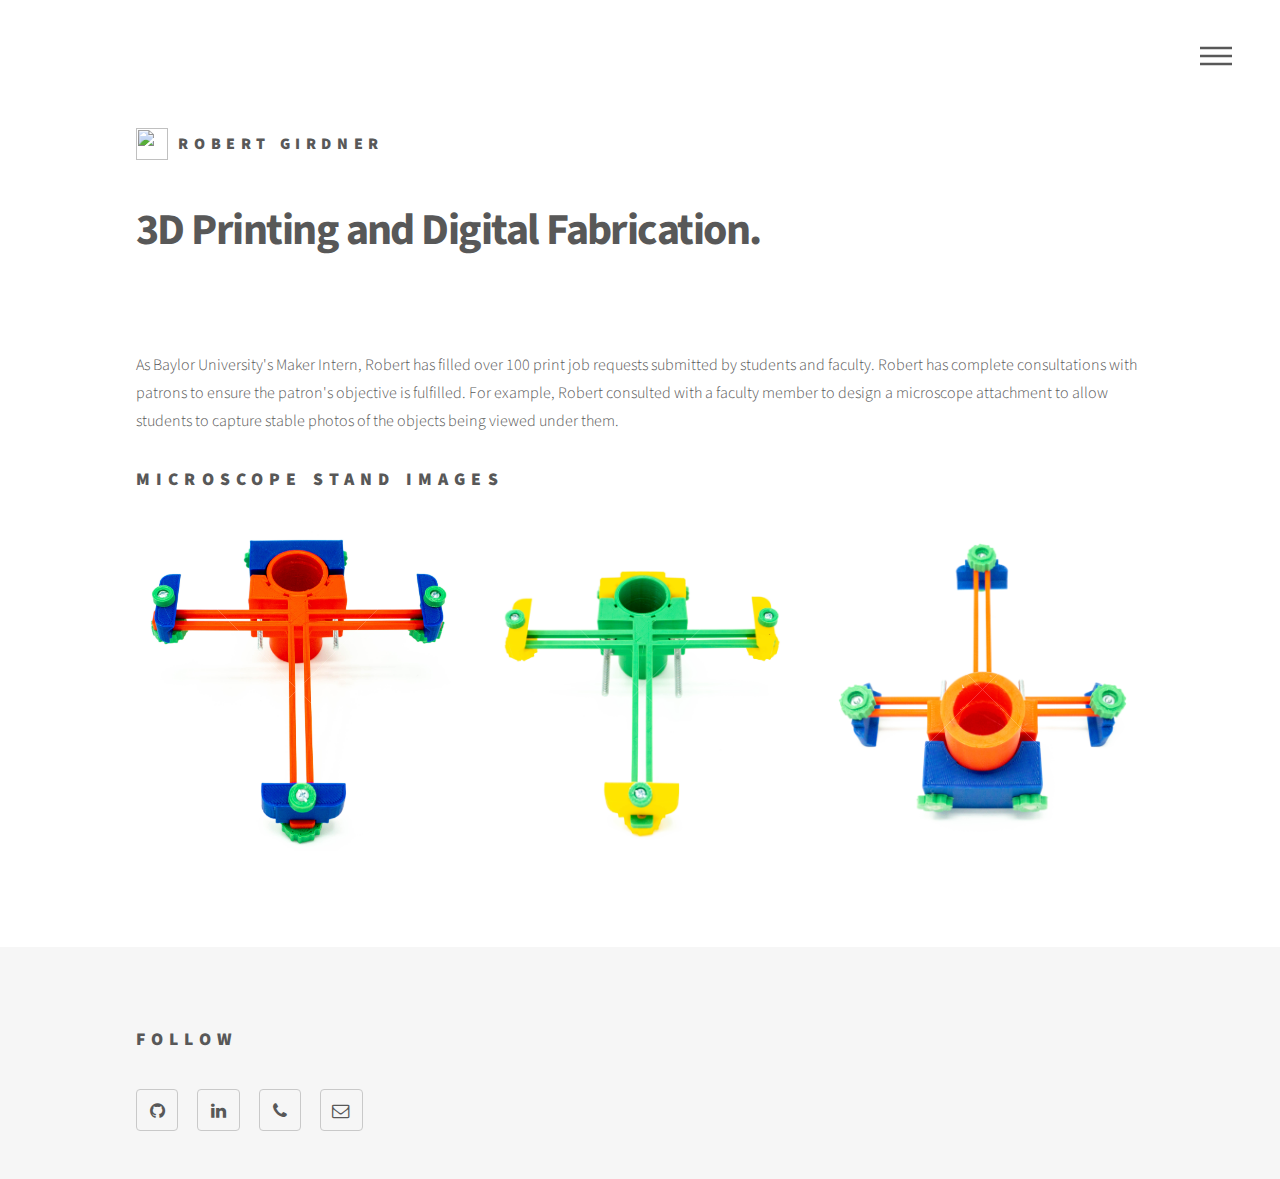
==== commit 2389696d: "Editing main page and deleting the html5up phantom files to save space." ====
--- a/3dprinting.html
+++ b/3dprinting.html
@@ -1,109 +1,118 @@
 <!DOCTYPE HTML>
-<!--
-	Phantom by HTML5 UP
-	html5up.net | @ajlkn
-	Free for personal and commercial use under the CCA 3.0 license (html5up.net/license)
--->
 <html>
-	<head>
-		<title>3-D Printing</title>
-		<meta charset="utf-8" />
-		<meta name="viewport" content="width=device-width, initial-scale=1, user-scalable=no" />
-		<link rel="stylesheet" href="assets/css/main.css" />
-		<noscript><link rel="stylesheet" href="assets/css/noscript.css" /></noscript>
-	</head>
-	<body class="is-preload">
-		<!-- Wrapper -->
-			<div id="wrapper">
 
-				<!-- Header -->
-					<header id="header">
-						<div class="inner">
+<head>
+	<title>3D Printing</title>
+	<meta charset="utf-8" />
+	<meta name="viewport" content="width=device-width, initial-scale=1, user-scalable=no" />
+	<link rel="stylesheet" href="assets/css/main.css" />
+	<noscript>
+		<link rel="stylesheet" href="assets/css/noscript.css" /></noscript>
+</head>
 
-							<!-- Logo -->
-								<a href="index.html" class="logo">
-									<span class="symbol"><img src="images/logo.svg" alt="" /></span><span class="title">Phantom</span>
-								</a>
+<body class="is-preload">
+	<!-- Wrapper -->
+	<div id="wrapper">
 
-							<!-- Nav -->
-								<nav>
-									<ul>
-										<li><a href="#menu">Menu</a></li>
-									</ul>
-								</nav>
+		<!-- Header -->
+		<header id="header">
+			<div class="inner">
 
-						</div>
-					</header>
+				<!-- Logo -->
+				<a href="index.html" class="logo">
+					<span class="symbol"><img src="images/logo.svg" alt="" /></span><span class="title">Robert
+						Girdner</span>
+				</a>
 
-				<!-- Menu -->
-					<nav id="menu">
-						<h2>Menu</h2>
-						<ul>
-						  <li><a href="index.html">Home</a></li>
-						  <li><a href="3dprinting.html">3-D Printing</a></li>
-						</ul>
-					</nav>
+				<!-- Nav -->
+				<nav>
+					<ul>
+						<li><a href="#menu">Menu</a></li>
+					</ul>
+				</nav>
 
-				<!-- Main -->
-					<div id="main">
-						<div class="inner">
-							<h1>3-D Printing and Digital Fabrication.</h1>
-							<span class="image main"><img src="images/pic13.jpg" alt="" /></span>
-							<p>As Baylor University's Maker Intern, Robert has filled over 100 print job requests submitted by students and faculty.
-								Robert has complete consultations with patrons to ensure the patron's objective is fulfilled. For example, Robert consulted
-								with a faculty member to design a microscope attachment to allow students to capture stable photos of the objects being viewed
-								under them. </p>
-								
-								
-						</div>
+			</div>
+		</header>
 
-						<!-- Images of microscope stand -->
-						<div class="inner">
-							<h2>Microscope Stand Images</h2>
-							<div class="tiles">
-								<article>
-									<span class="image">
-										<img src="images/pic01.jpg" width="300" alt="" />
-									</span>
-								</article>
-								<article>
-									<span class="image">
-										<img src="images/pic04.jpg" width="300" alt="" />
-									</span>
-								</article>
-								<article>
-									<span class="image">
-										<img src="images/pic07.jpg" width="300" alt="" />
-									</span>
-								</article>
-							</div>
-						</div>
-						
-					</div>
+		<!-- Menu -->
+		<nav id="menu">
+			<h2>Menu</h2>
+			<ul>
+				<li><a href="index.html">Home</a></li>
+				<li><a href="3dprinting.html">3D Printing</a></li>
+				<li><a href="seniordesign.html">Senior Design</a></li>
+				<li><a href="acryliclight.html">Edge-Lit Acrylic Light</a></li>
+			</ul>
+		</nav>
 
-				<!-- Footer -->
-					<footer id="footer">
-						<div class="inner">
-							<section>
-								<h2>Follow</h2>
-								<ul class="icons">
-									<li><a href="https://github.com/Acebadger1" class="icon style2 fa-github"><span class="label">GitHub</span></a></li>
-									<li><a href="https://www.linkedin.com/in/robert-girdner-34188b12b/" class="icon style2 fa-linkedin"><span class="label">LinkedIn</span></a></li>
-									<li><a href="#" class="icon style2 fa-phone"><span class="label">Phone</span></a></li>
-									<li><a href="mailto:robert_girdner@baylor.edu" class="icon style2 fa-envelope-o"><span class="label">Email</span></a></li>
-								</ul>
-							</section>
-						</div>
-					</footer>
+		<!-- Main -->
+		<div id="main">
+			<div class="inner">
+				<h1>3D Printing and Digital Fabrication.</h1>
+				<span class="image main"><img src="images/pic13.jpg" alt="" /></span>
+				<p>As Baylor University's Maker Intern, Robert has filled over 100 print job requests submitted by
+					students and faculty.
+					Robert has complete consultations with patrons to ensure the patron's objective is fulfilled. For
+					example, Robert consulted
+					with a faculty member to design a microscope attachment to allow students to capture stable photos
+					of the objects being viewed
+					under them. </p>
+
 
 			</div>
 
-		<!-- Scripts -->
-			<script src="assets/js/jquery.min.js"></script>
-			<script src="assets/js/browser.min.js"></script>
-			<script src="assets/js/breakpoints.min.js"></script>
-			<script src="assets/js/util.js"></script>
-			<script src="assets/js/main.js"></script>
+			<!-- Images of microscope stand -->
+			<div class="inner">
+				<h2>Microscope Stand Images</h2>
+				<div class="tiles">
+					<article>
+						<span class="image">
+							<img src="images/pic01.jpg" width="300" alt="" />
+						</span>
+					</article>
+					<article>
+						<span class="image">
+							<img src="images/pic04.jpg" width="300" alt="" />
+						</span>
+					</article>
+					<article>
+						<span class="image">
+							<img src="images/pic07.jpg" width="300" alt="" />
+						</span>
+					</article>
+				</div>
+			</div>
 
-	</body>
+		</div>
+
+		<!-- Footer -->
+		<footer id="footer">
+			<div class="inner">
+				<section>
+					<h2>Follow</h2>
+					<ul class="icons">
+						<li><a href="https://github.com/Acebadger1" class="icon style2 fa-github"><span
+									class="label">GitHub</span></a></li>
+						<li><a href="https://www.linkedin.com/in/robert-girdner-34188b12b/"
+								class="icon style2 fa-linkedin"><span class="label">LinkedIn</span></a></li>
+						<li><a href="tel:1-325-267-4574" class="icon style2 fa-phone"><span
+									class="label">Phone</span></a></li>
+						<li><a href="mailto:robert_girdner@baylor.edu" class="icon style2 fa-envelope-o"><span
+									class="label">Email</span></a></li>
+					</ul>
+				</section>
+			</div>
+		</footer>
+
+	</div>
+
+	<!-- Scripts -->
+	<script src="assets/js/jquery.min.js"></script>
+	<script src="assets/js/browser.min.js"></script>
+	<script src="assets/js/breakpoints.min.js"></script>
+	<script src="assets/js/util.js"></script>
+	<script src="assets/js/main.js"></script>
+
+</body>
+
 </html>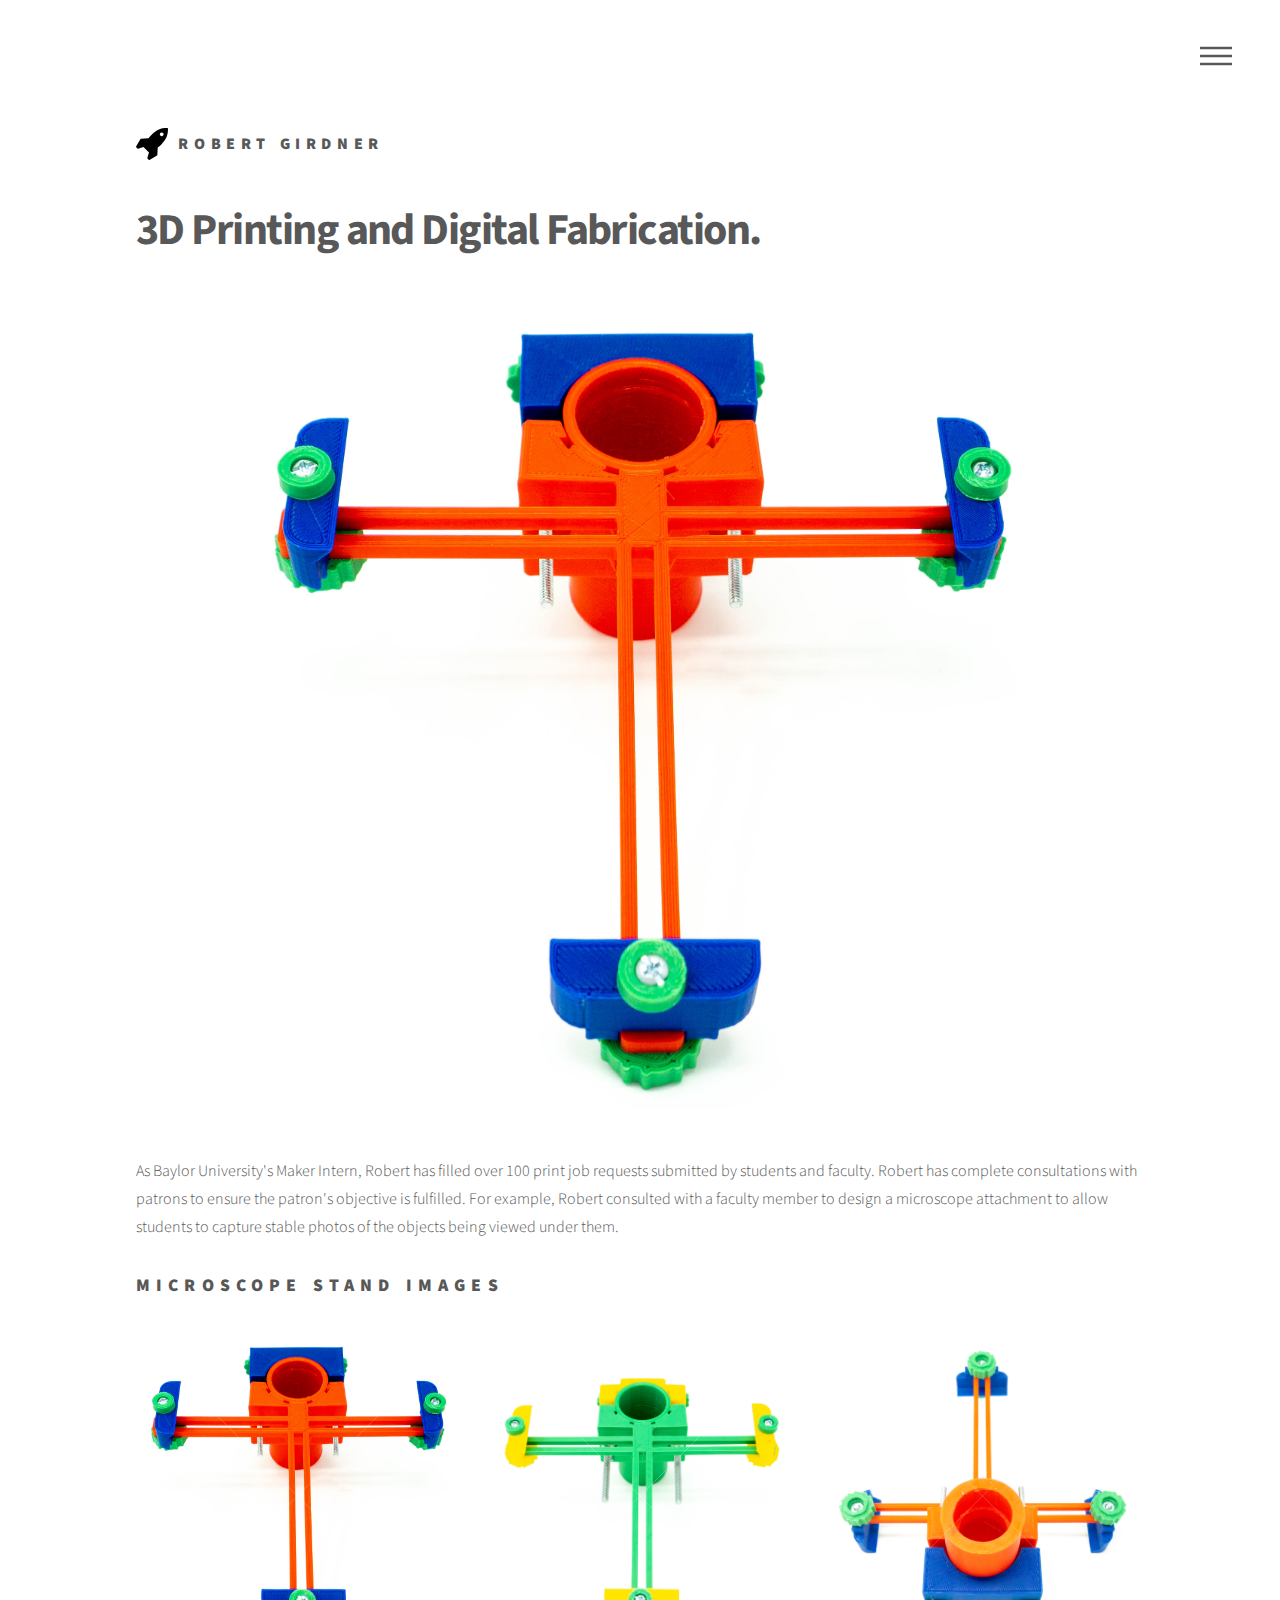
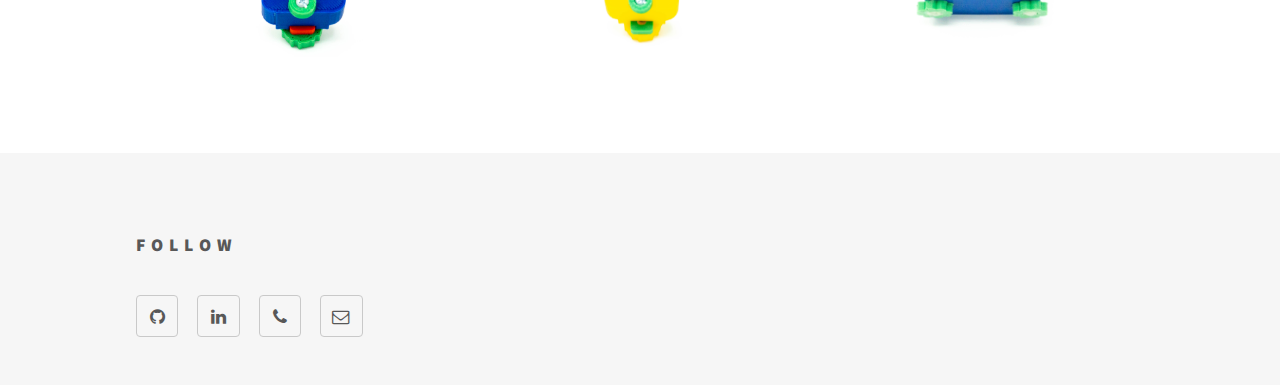
==== commit 7bcbaca6: "Wrote javascript that fills in the menu and footer on each page. Just write an empty tag and let the" ====
--- a/3dprinting.html
+++ b/3dprinting.html
@@ -35,21 +35,13 @@
 		</header>
 
 		<!-- Menu -->
-		<nav id="menu">
-			<h2>Menu</h2>
-			<ul>
-				<li><a href="index.html">Home</a></li>
-				<li><a href="3dprinting.html">3D Printing</a></li>
-				<li><a href="seniordesign.html">Senior Design</a></li>
-				<li><a href="acryliclight.html">Edge-Lit Acrylic Light</a></li>
-			</ul>
-		</nav>
+		<nav id="menu"></nav> <!-- includeMenu.js below fills this in -->
 
 		<!-- Main -->
 		<div id="main">
 			<div class="inner">
 				<h1>3D Printing and Digital Fabrication.</h1>
-				<span class="image main"><img src="images/pic13.jpg" alt="" /></span>
+				<span class="image main"><img src="images/pic01.jpg" alt="" /></span>
 				<p>As Baylor University's Maker Intern, Robert has filled over 100 print job requests submitted by
 					students and faculty.
 					Robert has complete consultations with patrons to ensure the patron's objective is fulfilled. For
@@ -86,27 +78,12 @@
 		</div>
 
 		<!-- Footer -->
-		<footer id="footer">
-			<div class="inner">
-				<section>
-					<h2>Follow</h2>
-					<ul class="icons">
-						<li><a href="https://github.com/Acebadger1" class="icon style2 fa-github"><span
-									class="label">GitHub</span></a></li>
-						<li><a href="https://www.linkedin.com/in/robert-girdner-34188b12b/"
-								class="icon style2 fa-linkedin"><span class="label">LinkedIn</span></a></li>
-						<li><a href="tel:1-325-267-4574" class="icon style2 fa-phone"><span
-									class="label">Phone</span></a></li>
-						<li><a href="mailto:robert_girdner@baylor.edu" class="icon style2 fa-envelope-o"><span
-									class="label">Email</span></a></li>
-					</ul>
-				</section>
-			</div>
-		</footer>
+		<footer id="footer"> </footer>
 
 	</div>
 
 	<!-- Scripts -->
+	<script src="assets/js/fetchMenu.js"></script>
 	<script src="assets/js/jquery.min.js"></script>
 	<script src="assets/js/browser.min.js"></script>
 	<script src="assets/js/breakpoints.min.js"></script>
--- a/assets/css/main.css
+++ b/assets/css/main.css
@@ -2336,9 +2336,13 @@
 			margin: 0 0 3em 0;
 			width: 100%;
 		}
-
+			
+			/* I added the first 3 lines within the .image.main img to center these elements - Heath */
 			.image.main img {
-				width: 100%;
+				display: block;
+  				margin-left: auto;
+  				margin-right: auto;
+				width: 80%;
 			}
 
 			@media screen and (max-width: 736px) {
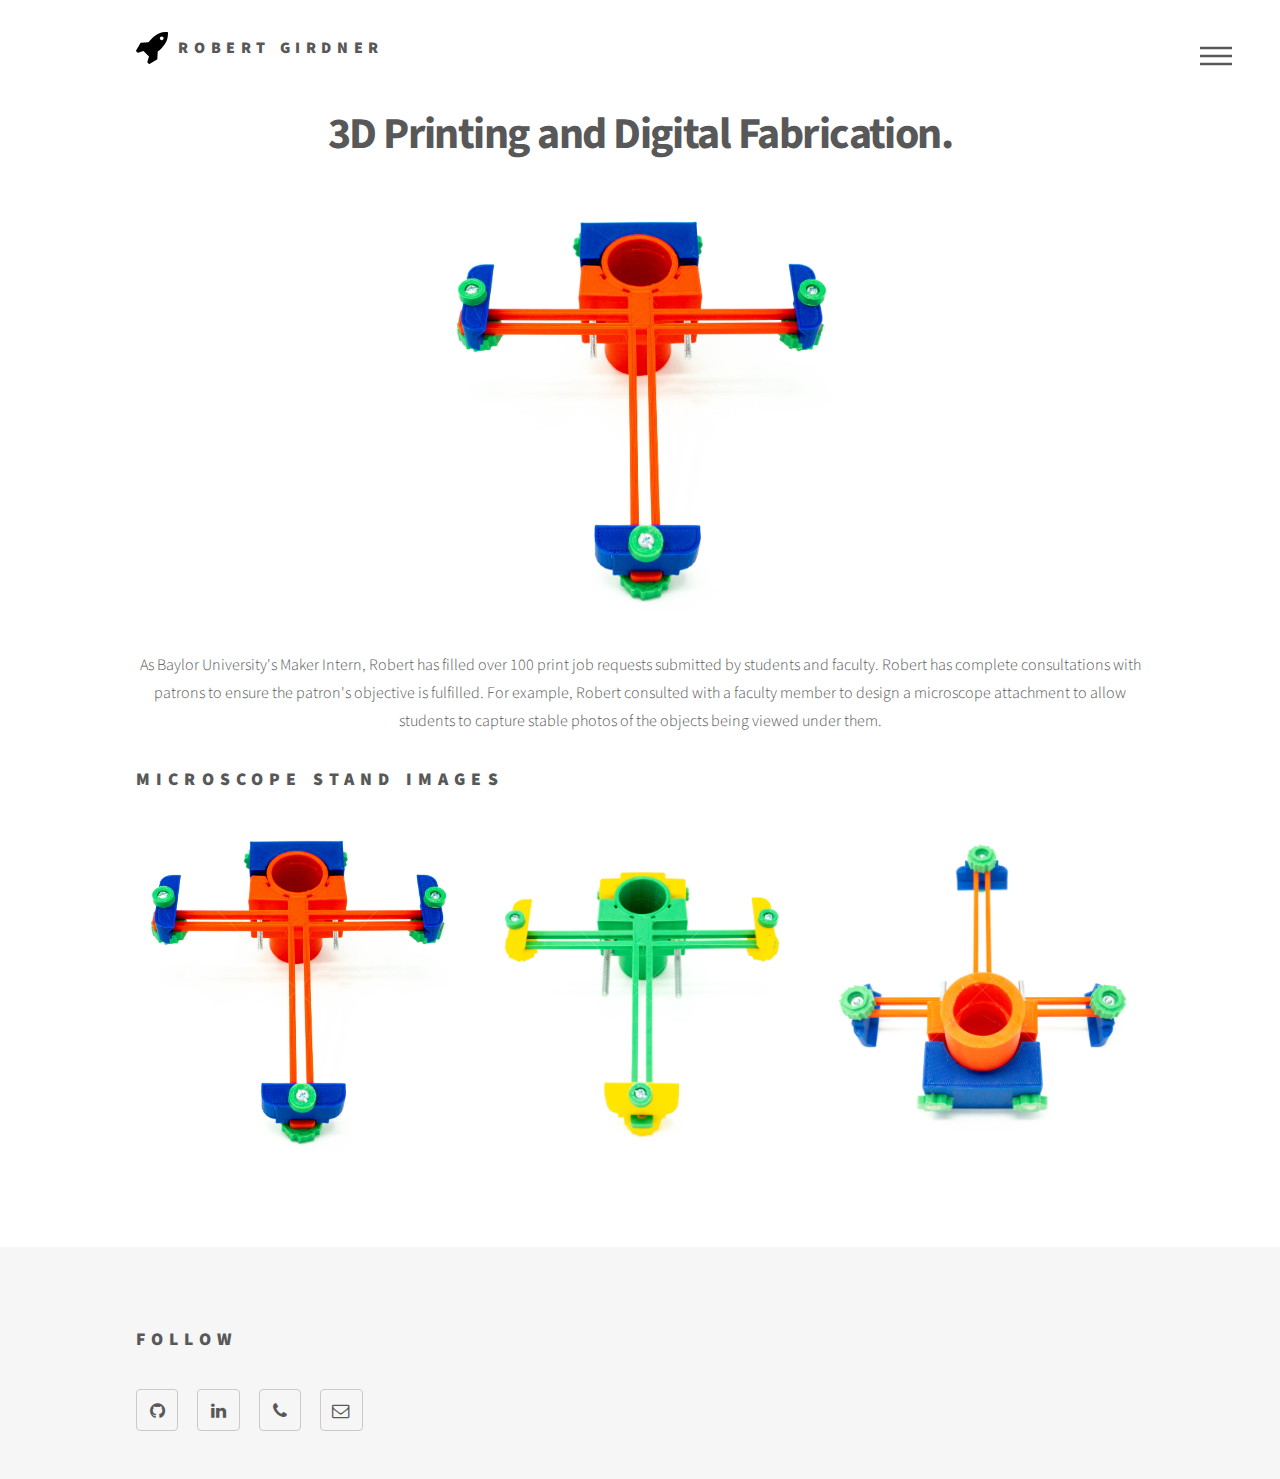
==== commit ae3545d6: "Centering the headers in CSS, search Heath. Adding some text to the Sr Des page. Adding subheaders t" ====
--- a/3dprinting.html
+++ b/3dprinting.html
@@ -40,16 +40,17 @@
 		<!-- Main -->
 		<div id="main">
 			<div class="inner">
-				<h1>3D Printing and Digital Fabrication.</h1>
-				<span class="image main"><img src="images/pic01.jpg" alt="" /></span>
-				<p>As Baylor University's Maker Intern, Robert has filled over 100 print job requests submitted by
-					students and faculty.
-					Robert has complete consultations with patrons to ensure the patron's objective is fulfilled. For
-					example, Robert consulted
-					with a faculty member to design a microscope attachment to allow students to capture stable photos
-					of the objects being viewed
-					under them. </p>
-
+				<header>
+					<h1 class="centered">3D Printing and Digital Fabrication.</h1>
+					<span class="image main"><img src="images/pic01.jpg" alt="" /></span>
+					<p>As Baylor University's Maker Intern, Robert has filled over 100 print job requests submitted by
+						students and faculty.
+						Robert has complete consultations with patrons to ensure the patron's objective is fulfilled. For
+						example, Robert consulted
+						with a faculty member to design a microscope attachment to allow students to capture stable photos
+						of the objects being viewed
+						under them. </p>
+				</header>
 
 			</div>
 
--- a/assets/css/main.css
+++ b/assets/css/main.css
@@ -2335,14 +2335,15 @@
 			display: block;
 			margin: 0 0 3em 0;
 			width: 100%;
+			text-align: center;
 		}
 			
 			/* I added the first 3 lines within the .image.main img to center these elements - Heath */
 			.image.main img {
-				display: block;
+				display: inline-block;
   				margin-left: auto;
   				margin-right: auto;
-				width: 80%;
+				width: 40%;
 			}
 
 			@media screen and (max-width: 736px) {
@@ -2812,7 +2813,7 @@
 /* Header */
 
 	#header {
-		padding: 8em 0 0.1em 0 ;
+		padding: 2em 0 0.1em 0 ; /*Heath - first val was 8em*/
 	}
 
 		#header .logo {
@@ -3303,6 +3304,20 @@
 		padding: 0 2.5em;
 	}
 
+
+	/* Trying to center the head tagline - Heath */
+	#wrapper > * > .inner > header {
+		text-align: center;
+	}
+
+	#wrapper > * > .inner > header > h1 > .centered {
+		padding-bottom: -2em;
+		display: inline-block;
+		margin-left: auto;
+		margin-right: auto;
+		width: 20%;
+	}
+
 		@media screen and (max-width: 736px) {
 
 			#wrapper > * > .inner {
